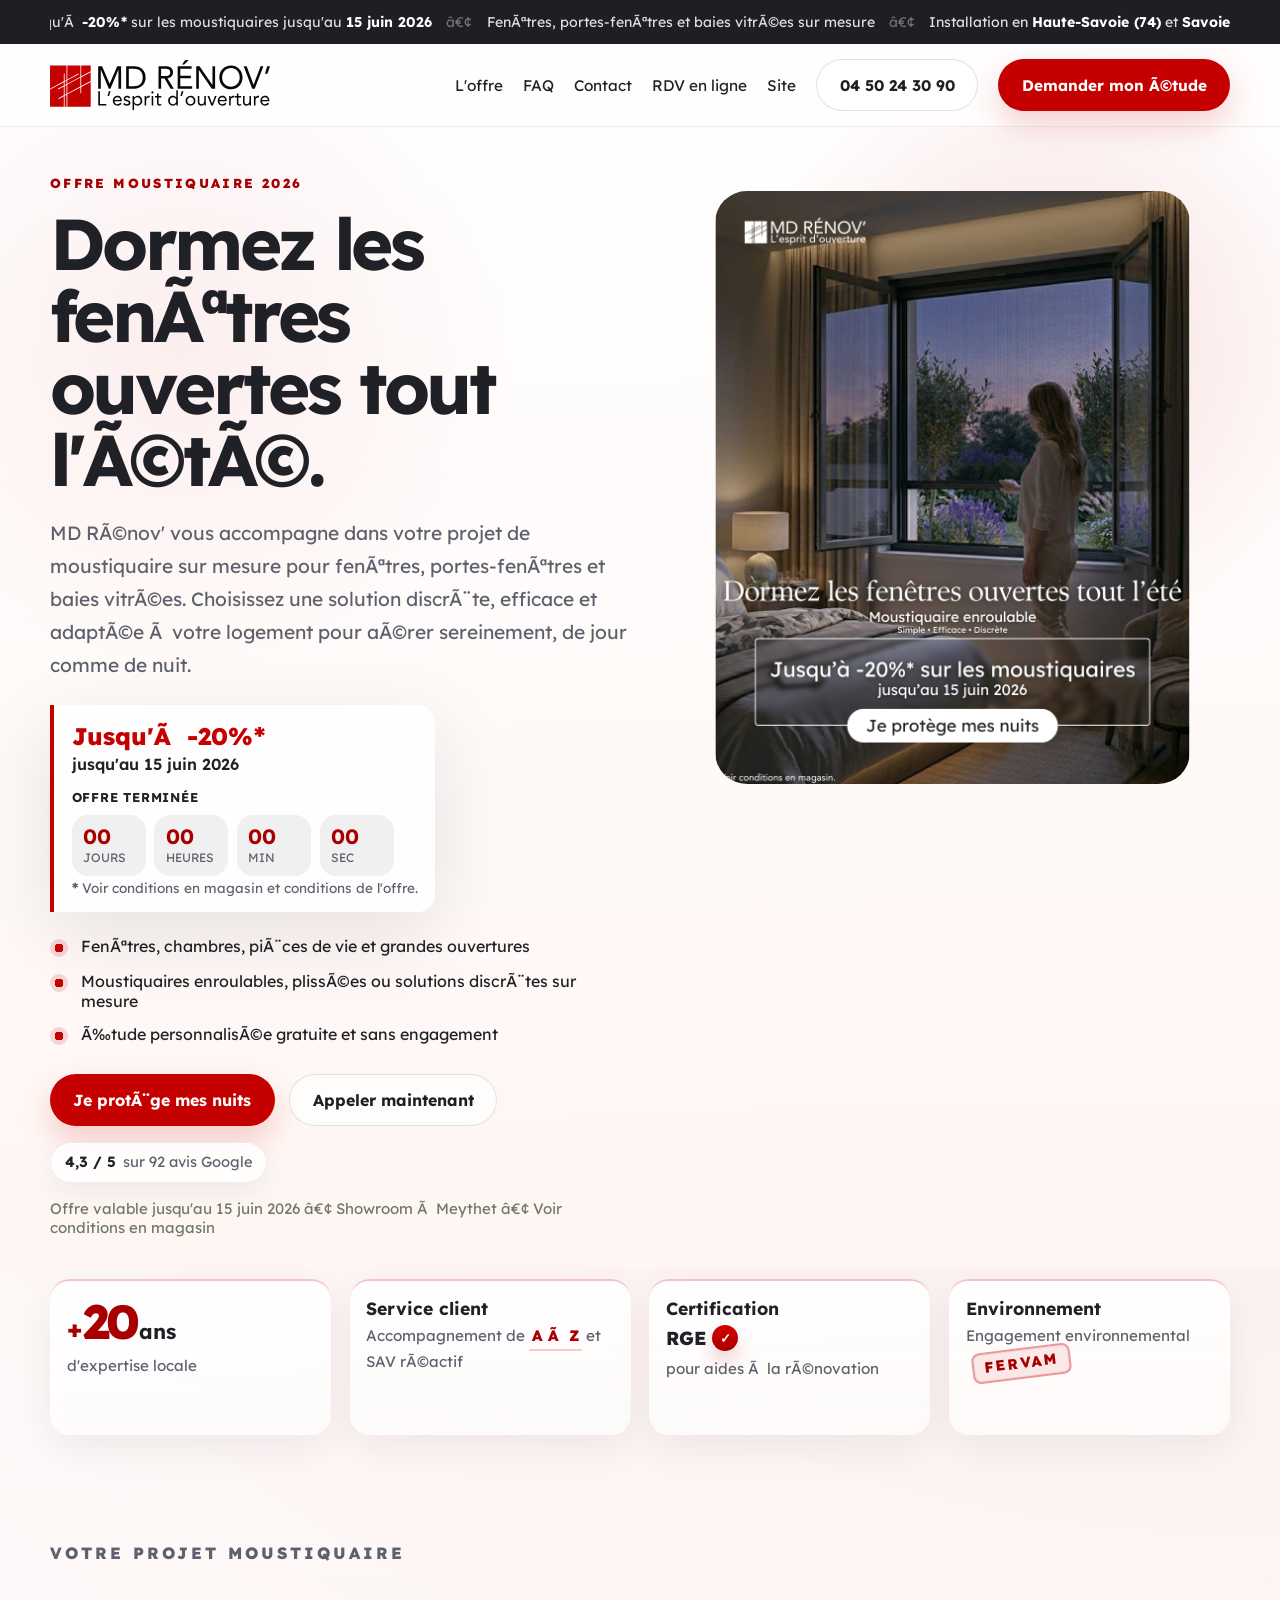
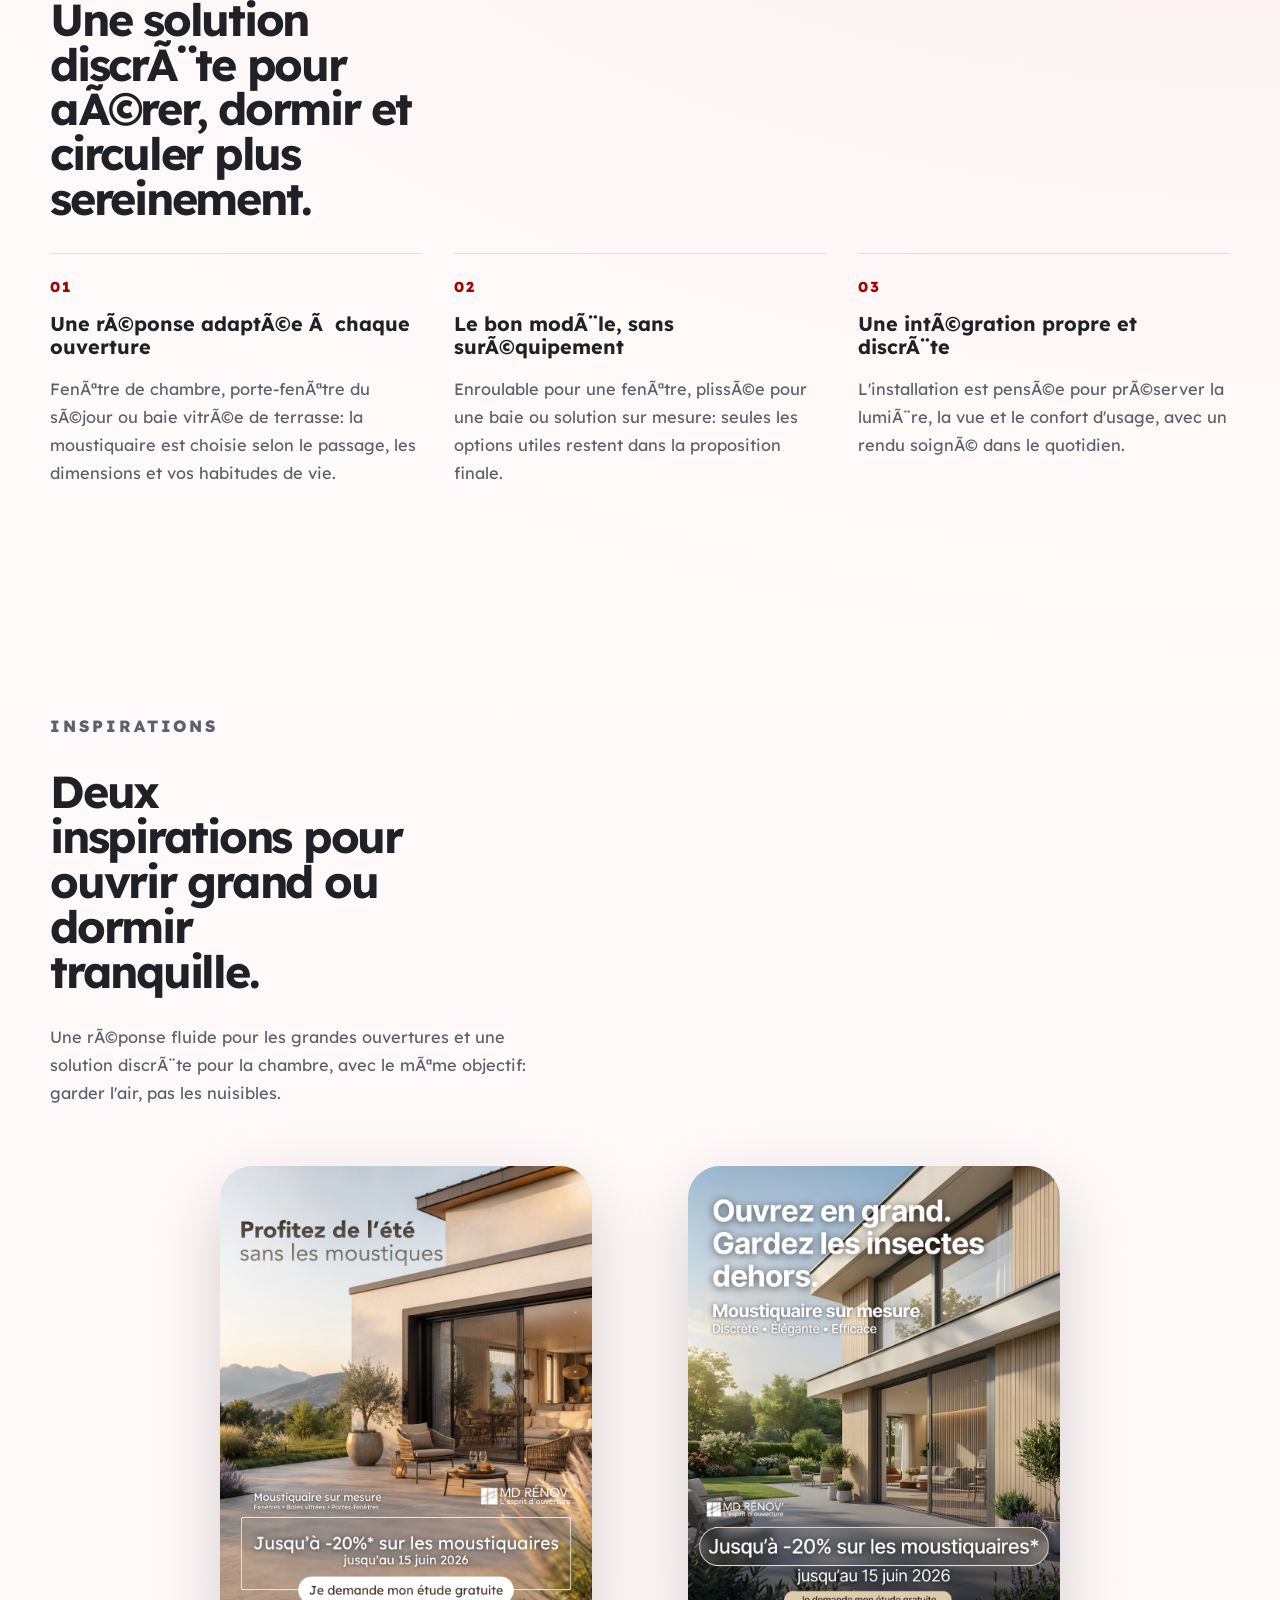
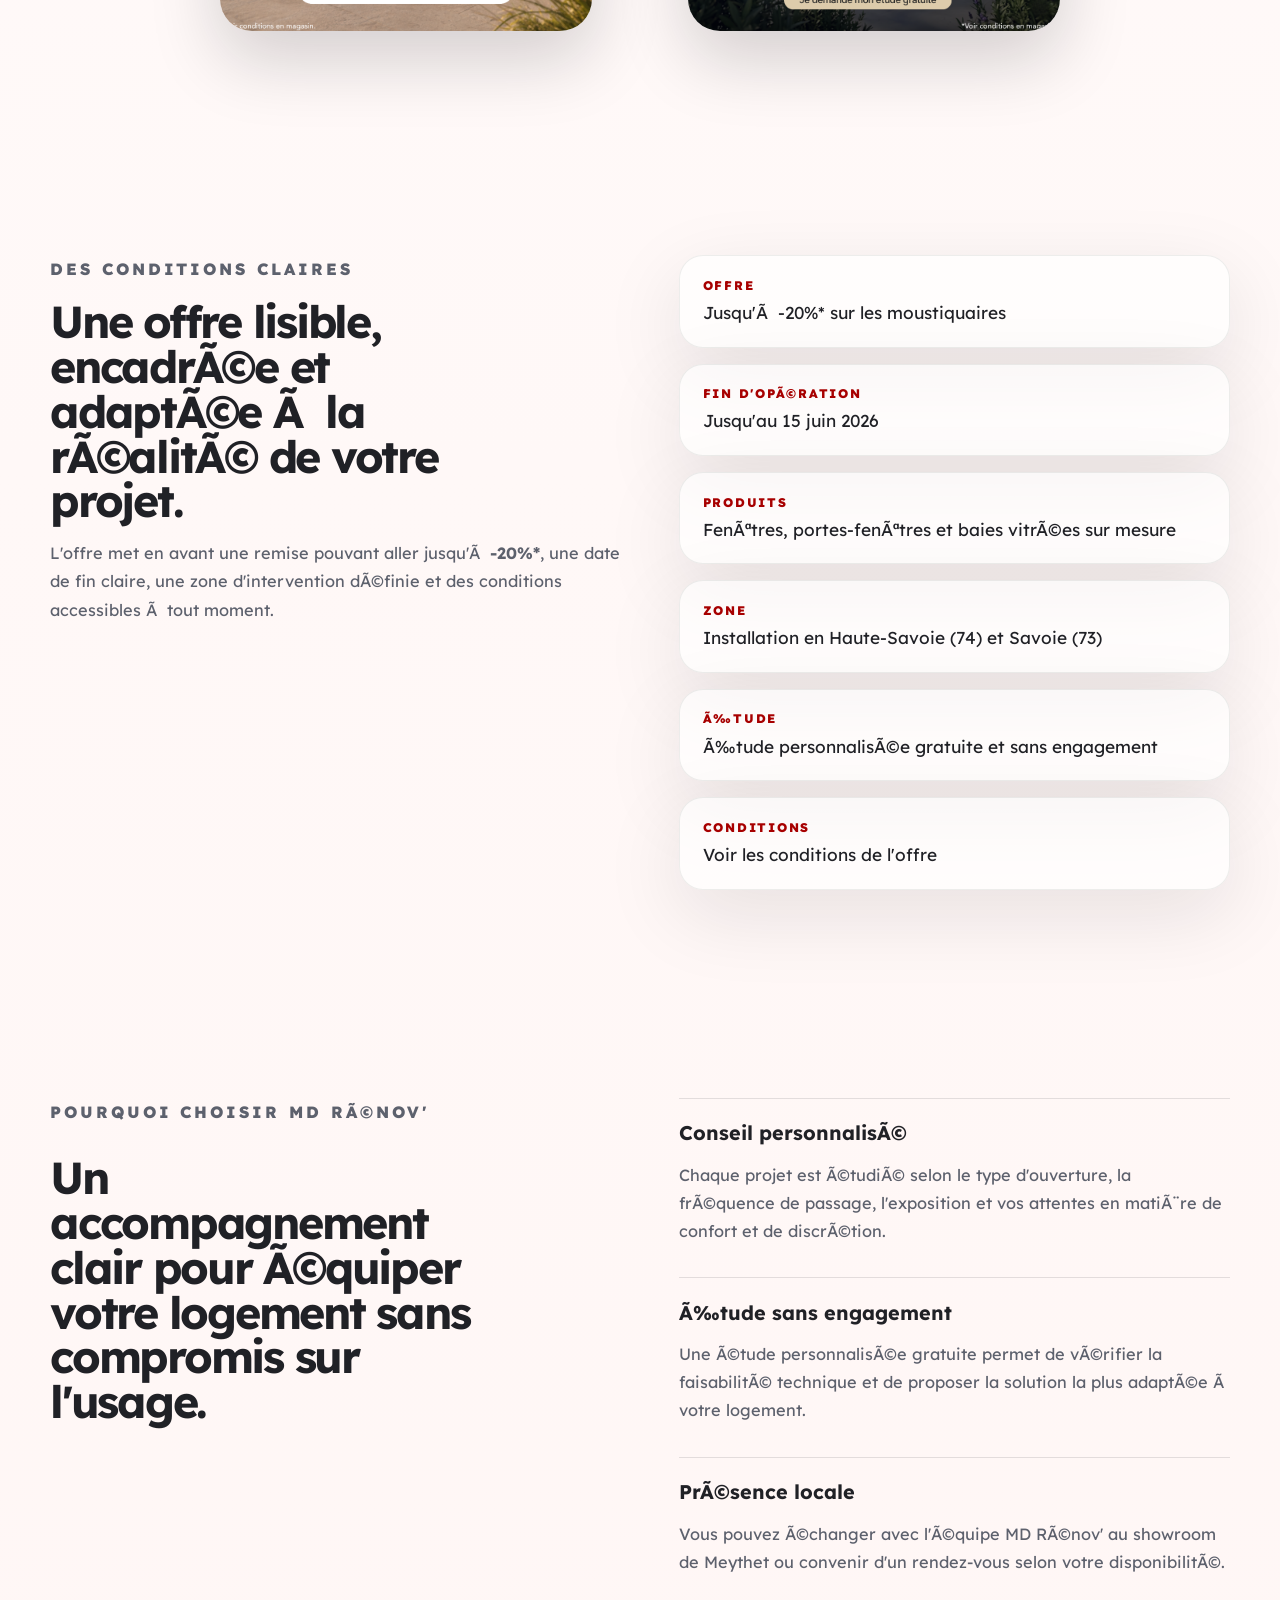
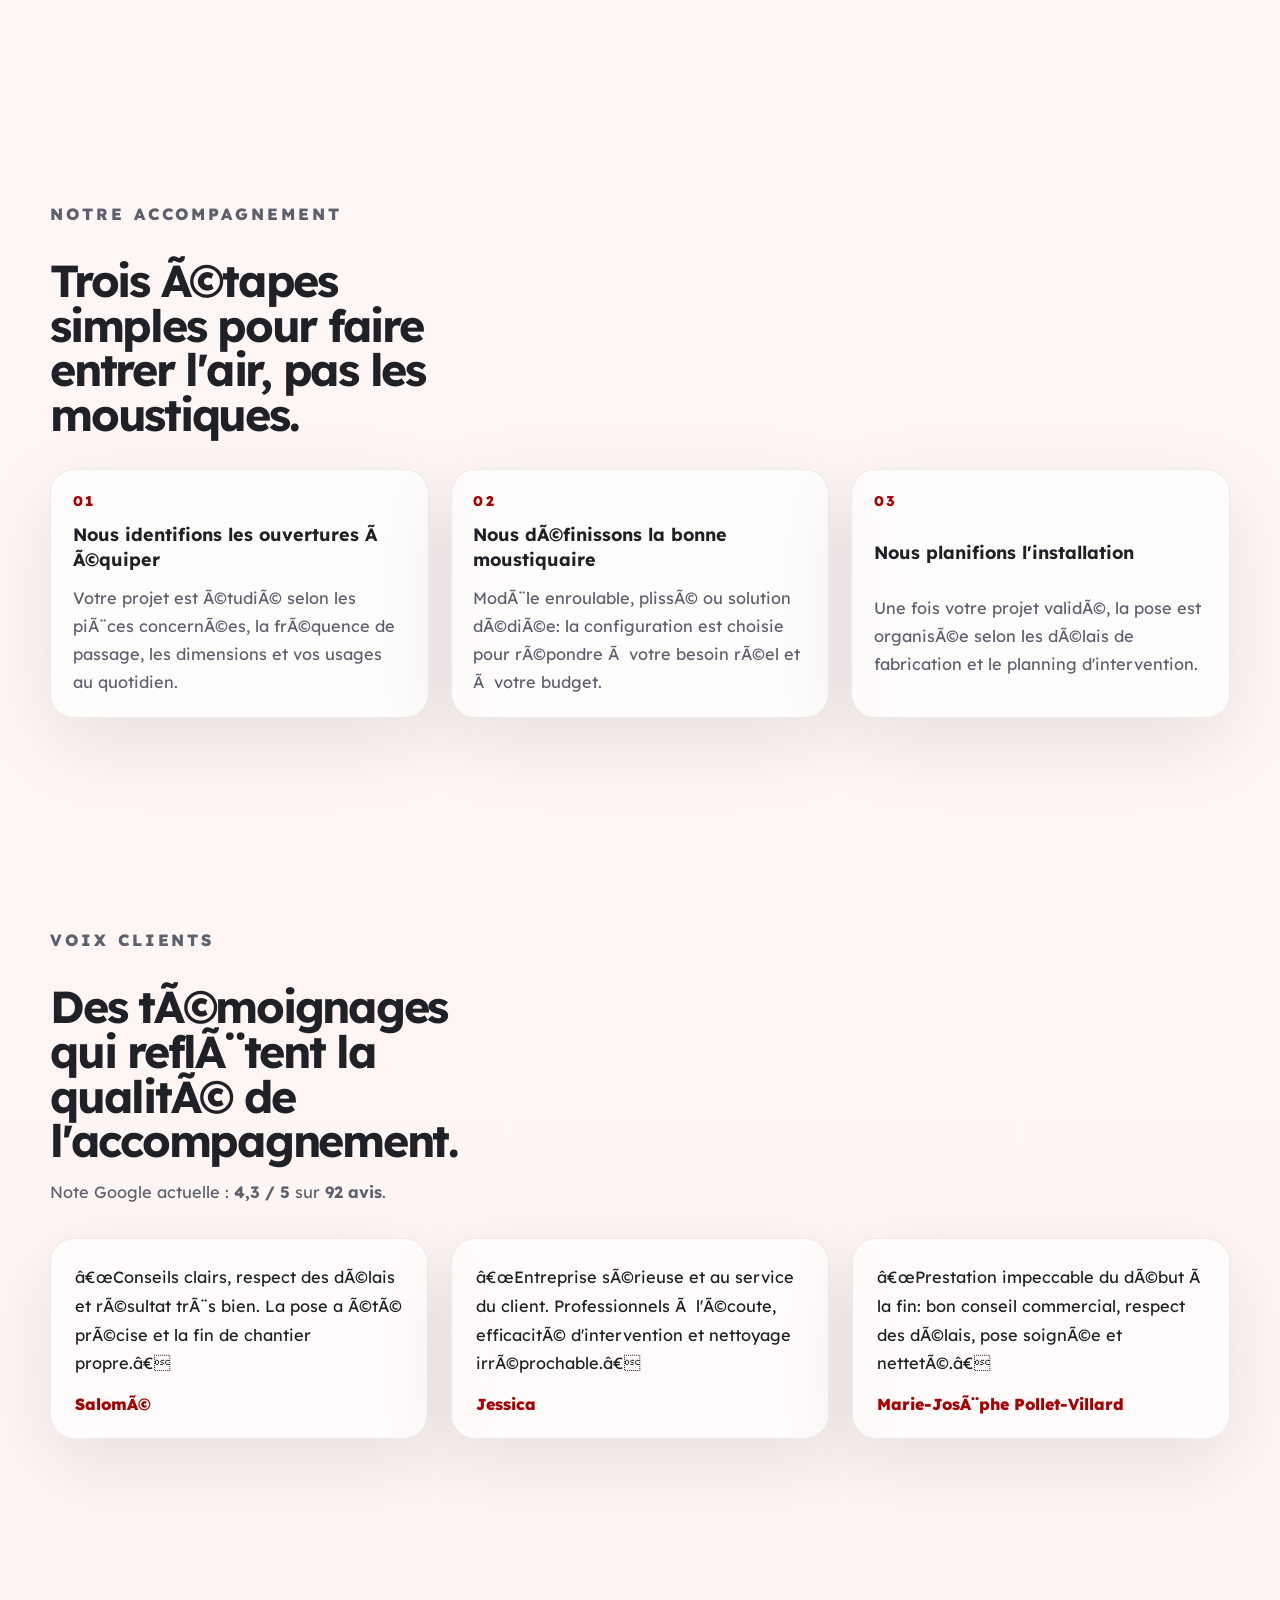
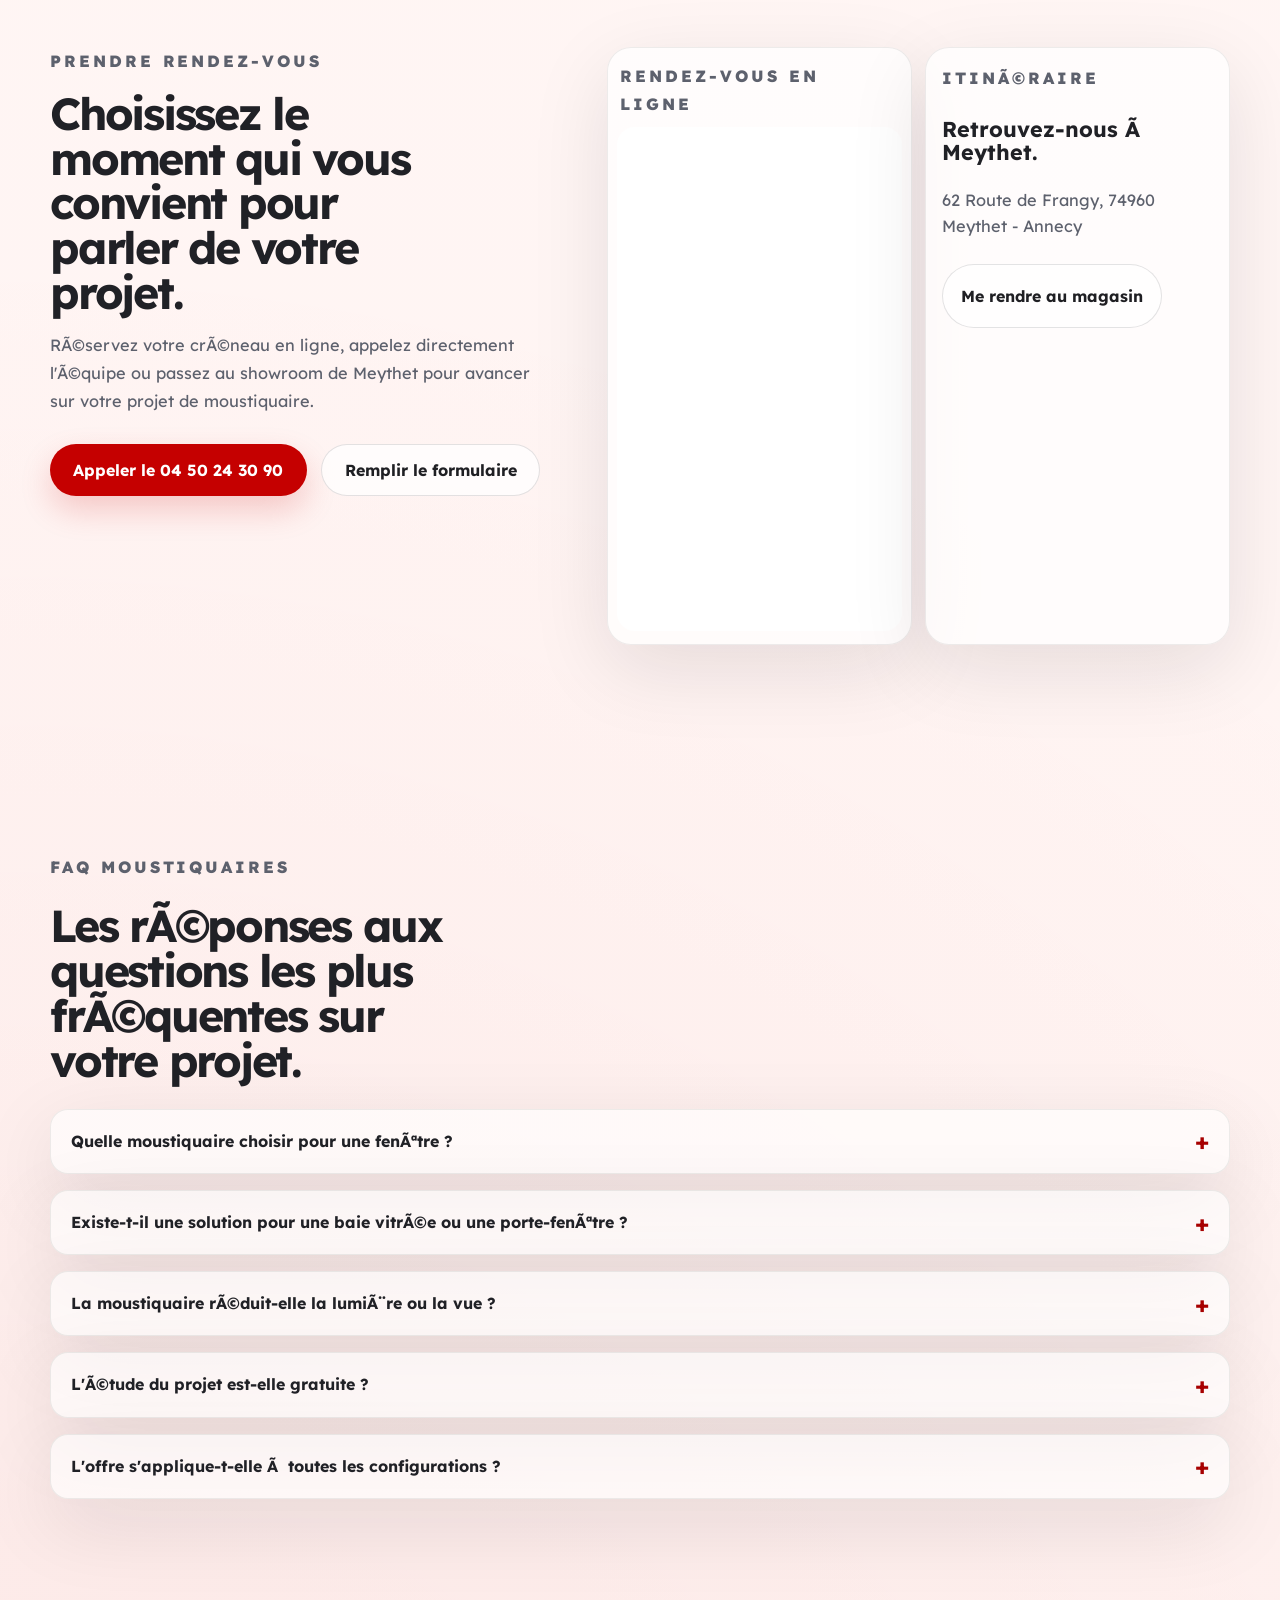
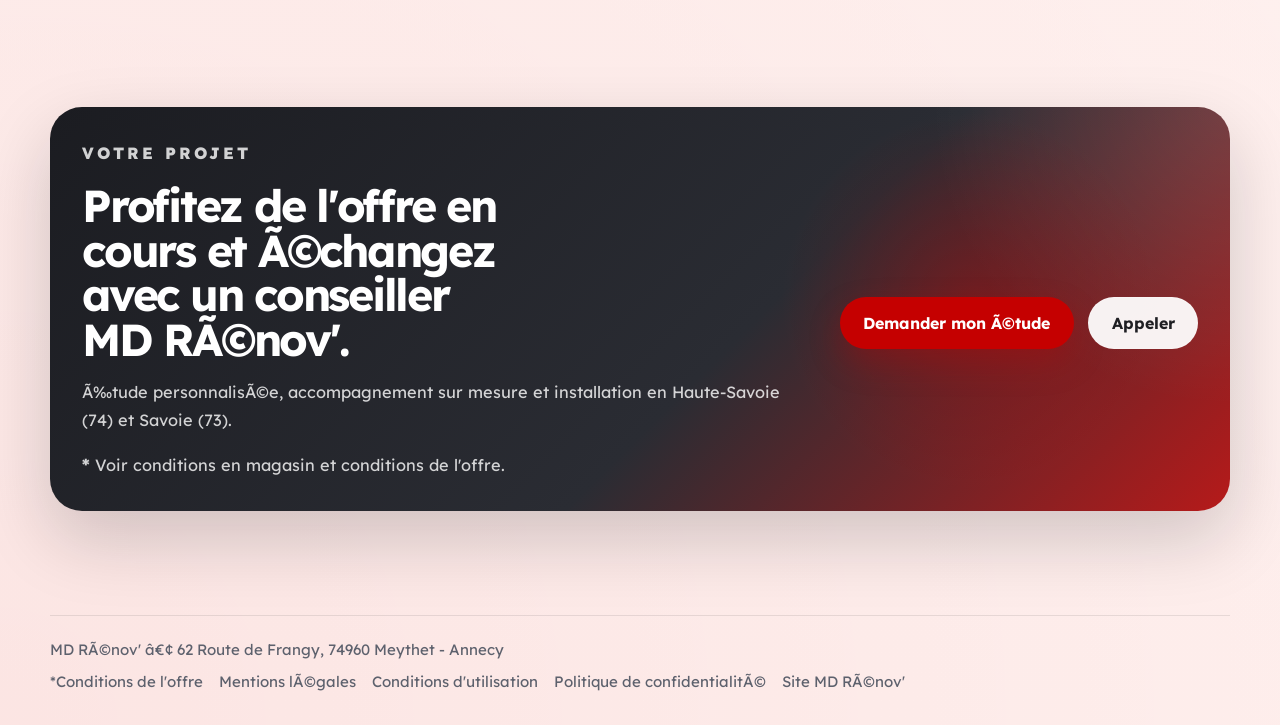
==== index.html @ fd5250b8 "Add moustiquaires landing page" ====
﻿<!DOCTYPE html>
<html lang="fr">
  <head>
    <meta charset="utf-8" />
    <meta name="viewport" content="width=device-width, initial-scale=1" />
    <title>Moustiquaires Ã  Annecy et en Savoie | Jusqu'Ã  -20%* | MD RÃ©nov'</title>
    <meta
      name="description"
      content="Jusqu'Ã  -20%* sur les moustiquaires jusqu'au 15 juin 2026. Ã‰tude personnalisÃ©e, pose sur mesure et accompagnement MD RÃ©nov' en Haute-Savoie (74) et Savoie (73)."
    />
    <meta
      name="keywords"
      content="moustiquaire Annecy, moustiquaire Haute-Savoie, moustiquaire Savoie, moustiquaire enroulable, moustiquaire plissÃ©e, moustiquaire sur mesure, MD Renov Annecy"
    />
    <meta name="author" content="MD RÃ©nov'" />
    <meta name="theme-color" content="#c50000" />
    <meta name="robots" content="index,follow,max-image-preview:large" />
    <link rel="canonical" href="https://md-renov-annecy-moustiquaires.vercel.app/" />
    <meta property="og:locale" content="fr_FR" />
    <meta property="og:type" content="website" />
    <meta
      property="og:title"
      content="Moustiquaires Ã  Annecy et en Savoie | Jusqu'Ã  -20%* | MD RÃ©nov'"
    />
    <meta
      property="og:description"
      content="Jusqu'Ã  -20%* sur les moustiquaires jusqu'au 15 juin 2026. FenÃªtres, portes-fenÃªtres et baies vitrÃ©es Ã©quipÃ©es sur mesure avec MD RÃ©nov'."
    />
    <meta property="og:url" content="https://md-renov-annecy-moustiquaires.vercel.app/" />
    <meta
      property="og:image"
      content="https://md-renov-annecy-moustiquaires.vercel.app/6.png"
    />
    <meta name="twitter:card" content="summary_large_image" />
    <meta
      name="twitter:title"
      content="Moustiquaires Ã  Annecy et en Savoie | Jusqu'Ã  -20%* | MD RÃ©nov'"
    />
    <meta
      name="twitter:description"
      content="Dormez les fenÃªtres ouvertes tout l'Ã©tÃ© avec une moustiquaire sur mesure installÃ©e par MD RÃ©nov'."
    />
    <meta
      name="twitter:image"
      content="https://md-renov-annecy-moustiquaires.vercel.app/6.png"
    />
    <link rel="icon" type="image/svg+xml" href="./logo-mdr-site.svg" />
    <link rel="shortcut icon" href="./logo-mdr-site.svg" />
    <link rel="preconnect" href="https://fonts.googleapis.com" />
    <link rel="preconnect" href="https://fonts.gstatic.com" crossorigin />
    <link
      href="https://fonts.googleapis.com/css2?family=Lexend:wght@300;400;500;600;700;800&display=swap"
      rel="stylesheet"
    />
    <link rel="stylesheet" href="styles.css" />
    <script type="application/ld+json">
      {
        "@context": "https://schema.org",
        "@graph": [
          {
            "@type": "HomeAndConstructionBusiness",
            "@id": "https://md-renov-annecy-moustiquaires.vercel.app/#business",
            "name": "MD RÃ©nov' Annecy",
            "url": "https://md-renov-annecy-moustiquaires.vercel.app/",
            "telephone": "+33450243090",
            "aggregateRating": {
              "@type": "AggregateRating",
              "ratingValue": "4.3",
              "reviewCount": "92",
              "bestRating": "5"
            },
            "sameAs": [
              "https://www.mdrenov-menuiserie.com",
              "https://www.mdrenov-menuiserie.com/produits/moustiquaires",
              "https://www.mdrenov-menuiserie.com/contact"
            ],
            "address": {
              "@type": "PostalAddress",
              "streetAddress": "62 Route de Frangy",
              "postalCode": "74960",
              "addressLocality": "Meythet - Annecy",
              "addressCountry": "FR"
            },
            "areaServed": ["Haute-Savoie (74)", "Savoie (73)"]
          },
          {
            "@type": "WebPage",
            "@id": "https://md-renov-annecy-moustiquaires.vercel.app/#webpage",
            "url": "https://md-renov-annecy-moustiquaires.vercel.app/",
            "name": "Moustiquaires Ã  Annecy et en Savoie | Jusqu'Ã  -20%* | MD RÃ©nov'",
            "isPartOf": {
              "@id": "https://md-renov-annecy-moustiquaires.vercel.app/#business"
            },
            "inLanguage": "fr-FR"
          },
          {
            "@type": "Service",
            "@id": "https://md-renov-annecy-moustiquaires.vercel.app/#service",
            "serviceType": "Fourniture et pose de moustiquaires sur mesure",
            "provider": {
              "@id": "https://md-renov-annecy-moustiquaires.vercel.app/#business"
            },
            "areaServed": ["Haute-Savoie (74)", "Savoie (73)"],
            "offers": {
              "@type": "Offer",
              "availabilityEnds": "2026-06-15",
              "description": "Jusqu'Ã  -20% sur les moustiquaires jusqu'au 15 juin 2026. Voir conditions en magasin."
            }
          },
          {
            "@type": "ImageObject",
            "@id": "https://md-renov-annecy-moustiquaires.vercel.app/#primaryimage",
            "url": "https://md-renov-annecy-moustiquaires.vercel.app/6.png",
            "contentUrl": "https://md-renov-annecy-moustiquaires.vercel.app/6.png",
            "caption": "Moustiquaire enroulable sur mesure installÃ©e sur une fenÃªtre de chambre"
          },
          {
            "@type": "FAQPage",
            "@id": "https://md-renov-annecy-moustiquaires.vercel.app/#faq",
            "mainEntity": [
              {
                "@type": "Question",
                "name": "Quelle moustiquaire choisir pour une fenÃªtre ?",
                "acceptedAnswer": {
                  "@type": "Answer",
                  "text": "Le choix dÃ©pend des dimensions, de la frÃ©quence d'ouverture et du niveau de discrÃ©tion recherchÃ©. L'Ã©tude personnalisÃ©e permet de dÃ©finir la solution la plus adaptÃ©e Ã  votre fenÃªtre."
                }
              },
              {
                "@type": "Question",
                "name": "Existe-t-il une solution pour une baie vitrÃ©e ou une porte-fenÃªtre ?",
                "acceptedAnswer": {
                  "@type": "Answer",
                  "text": "Oui. Selon le passage attendu et la largeur Ã  couvrir, une moustiquaire plissÃ©e ou une solution sur mesure peut Ãªtre proposÃ©e pour conserver un usage fluide au quotidien."
                }
              },
              {
                "@type": "Question",
                "name": "La moustiquaire rÃ©duit-elle la lumiÃ¨re ou la vue ?",
                "acceptedAnswer": {
                  "@type": "Answer",
                  "text": "Les modÃ¨les sont pensÃ©s pour rester discrets et prÃ©server le confort visuel. La solution retenue dÃ©pend du type d'ouverture et du rendu souhaitÃ©."
                }
              },
              {
                "@type": "Question",
                "name": "L'Ã©tude du projet est-elle gratuite ?",
                "acceptedAnswer": {
                  "@type": "Answer",
                  "text": "Oui. Une Ã©tude personnalisÃ©e gratuite et sans engagement permet d'analyser la faisabilitÃ© technique, les ouvertures Ã  Ã©quiper et la solution la plus adaptÃ©e Ã  votre habitation."
                }
              },
              {
                "@type": "Question",
                "name": "L'offre s'applique-t-elle Ã  toutes les configurations ?",
                "acceptedAnswer": {
                  "@type": "Answer",
                  "text": "La remise peut aller jusqu'Ã  -20 % selon le type d'ouverture, les dimensions, la configuration du projet, le modÃ¨le choisi, les options et les contraintes techniques d'installation. Toutes les configurations ne sont donc pas nÃ©cessairement Ã©ligibles Ã  la remise maximale."
                }
              }
            ]
          }
        ]
      }
    </script>
  </head>
  <body>
    <a class="skip-link" href="#contenu">Aller au contenu</a>

    <div class="offer-bar">
      <div class="container offer-bar__viewport">
        <div class="offer-bar__row">
          <span class="offer-bar__item">
            Jusqu'Ã 
            <strong
              >-20%<a
                class="offer-asterisk"
                href="#conditions-offre-footer"
                aria-label="Voir les conditions de l'offre"
                >*</a
              ></strong
            >
            sur les moustiquaires jusqu'au <strong>15 juin 2026</strong>
          </span>
          <span class="offer-bar__dot" aria-hidden="true">â€¢</span>
          <span class="offer-bar__item">FenÃªtres, portes-fenÃªtres et baies vitrÃ©es sur mesure</span>
          <span class="offer-bar__dot" aria-hidden="true">â€¢</span>
          <span class="offer-bar__item"
            >Installation en <strong>Haute-Savoie (74)</strong> et
            <strong>Savoie (73)</strong></span
          >
        </div>
        <div class="offer-bar__row offer-bar__row--clone" aria-hidden="true">
          <span class="offer-bar__item">
            Jusqu'Ã 
            <strong
              >-20%<a
                class="offer-asterisk"
                href="#conditions-offre-footer"
                tabindex="-1"
                aria-label="Voir les conditions de l'offre"
                >*</a
              ></strong
            >
            sur les moustiquaires jusqu'au <strong>15 juin 2026</strong>
          </span>
          <span class="offer-bar__dot" aria-hidden="true">â€¢</span>
          <span class="offer-bar__item">FenÃªtres, portes-fenÃªtres et baies vitrÃ©es sur mesure</span>
          <span class="offer-bar__dot" aria-hidden="true">â€¢</span>
          <span class="offer-bar__item"
            >Installation en <strong>Haute-Savoie (74)</strong> et
            <strong>Savoie (73)</strong></span
          >
        </div>
      </div>
    </div>

    <header class="site-header" id="top">
      <div class="container header-row">
        <a class="brand" href="#top" aria-label="Retour en haut">
          <img src="./logo-mdr-site.svg" alt="Logo MD RÃ©nov'" width="241" height="54" />
        </a>

        <nav class="nav" aria-label="Navigation principale">
          <a href="#offre">L'offre</a>
          <a href="#faq">FAQ</a>
          <a href="#contact">Contact</a>
          <a href="#agendize">RDV en ligne</a>
          <a href="https://www.mdrenov-menuiserie.com" target="_blank" rel="noopener noreferrer">Site</a>
          <a class="button button--ghost" href="tel:+33450243090">04 50 24 30 90</a>
          <a class="button button--primary" href="#agendize">Demander mon Ã©tude</a>
        </nav>
      </div>
    </header>

    <main id="contenu">
      <section class="hero">
        <div class="hero-backdrop" aria-hidden="true"></div>
        <div class="container hero-grid">
          <div class="hero-copy reveal">
            <p class="eyebrow">Offre moustiquaire 2026</p>
            <h1>Dormez les fenÃªtres ouvertes tout l'Ã©tÃ©.</h1>
            <p class="hero-lead">
              MD RÃ©nov' vous accompagne dans votre projet de moustiquaire sur mesure
              pour fenÃªtres, portes-fenÃªtres et baies vitrÃ©es. Choisissez une solution
              discrÃ¨te, efficace et adaptÃ©e Ã  votre logement pour aÃ©rer sereinement,
              de jour comme de nuit.
            </p>
            <div class="offer-box">
              <p class="offer-box__value">
                Jusqu'Ã  -20%<a
                  class="offer-asterisk"
                  href="#conditions-offre-footer"
                  aria-label="Voir les conditions de l'offre"
                  >*</a
                >
              </p>
              <p class="offer-box__date">jusqu'au 15 juin 2026</p>
              <div
                class="countdown"
                data-countdown="2026-06-15T23:59:59+02:00"
                aria-label="Temps restant avant la fin de l'offre"
              >
                <p class="countdown__label">Fin de l'offre dans</p>
                <div class="countdown__grid">
                  <div class="countdown__item">
                    <strong data-countdown-unit="days">00</strong>
                    <span>jours</span>
                  </div>
                  <div class="countdown__item">
                    <strong data-countdown-unit="hours">00</strong>
                    <span>heures</span>
                  </div>
                  <div class="countdown__item">
                    <strong data-countdown-unit="minutes">00</strong>
                    <span>min</span>
                  </div>
                  <div class="countdown__item">
                    <strong data-countdown-unit="seconds">00</strong>
                    <span>sec</span>
                  </div>
                </div>
              </div>
              <p class="offer-box__legal">
                <a class="offer-asterisk-inline" href="#conditions-offre-footer">*</a>
                Voir conditions en magasin et
                <a href="/conditions-offre">conditions de l'offre</a>.
              </p>
            </div>
            <ul class="hero-points">
              <li>FenÃªtres, chambres, piÃ¨ces de vie et grandes ouvertures</li>
              <li>Moustiquaires enroulables, plissÃ©es ou solutions discrÃ¨tes sur mesure</li>
              <li>Ã‰tude personnalisÃ©e gratuite et sans engagement</li>
            </ul>
            <div class="hero-actions">
              <a class="button button--primary" href="#agendize">Je protÃ¨ge mes nuits</a>
              <a class="button button--ghost" href="tel:+33450243090">Appeler maintenant</a>
            </div>
            <p class="hero-proof hero-proof--plain-mobile">
              <strong>4,3 / 5</strong>
              <span>sur 92 avis Google</span>
            </p>
            <p class="microcopy">
              Offre valable jusqu'au 15 juin 2026 â€¢ Showroom Ã  Meythet â€¢ Voir
              conditions en magasin
            </p>
          </div>

          <div class="hero-media reveal">
            <figure class="media-card media-card--hero media-card--plain">
              <img
                src="./6.png"
                alt="Chambre ouverte sur le jardin avec moustiquaire enroulable au crÃ©puscule"
                width="960"
                height="1200"
                fetchpriority="high"
              />
            </figure>
          </div>
        </div>
      </section>

      <section class="trust-strip">
        <div class="container trust-grid">
          <article class="trust-item trust-item--count reveal">
            <div class="trust-item__visual trust-counter" aria-hidden="true">
              <span class="trust-counter__plus">+</span>
              <strong class="trust-counter__value" data-countup="20">0</strong>
              <span class="trust-counter__label">ans</span>
            </div>
            <p class="trust-item__text">d'expertise locale</p>
          </article>
          <article class="trust-item trust-item--service reveal">
            <p class="trust-item__title">Service client</p>
            <p class="trust-item__text">
              Accompagnement de
              <span class="az-inline" aria-label="A Ã  Z">A Ã  Z</span>
              et SAV rÃ©actif
            </p>
          </article>
          <article class="trust-item trust-item--badge reveal">
            <p class="trust-item__title">Certification</p>
            <p class="trust-item__subline trust-item__subline--rge">
              <span>RGE</span>
              <span class="trust-badge trust-badge--inline" aria-hidden="true">
                <span class="trust-badge__check">&#10003;</span>
              </span>
            </p>
            <p class="trust-item__text">pour aides Ã  la rÃ©novation</p>
          </article>
          <article class="trust-item trust-item--stamp reveal">
            <p class="trust-item__title">Environnement</p>
            <p class="trust-item__text">
              Engagement environnemental
              <span class="fervam-inline">FERVAM</span>
            </p>
          </article>
        </div>
      </section>

      <section class="section" id="offre">
        <div class="container">
          <div class="section-intro reveal">
            <p class="eyebrow">Votre projet moustiquaire</p>
            <h2>Une solution discrÃ¨te pour aÃ©rer, dormir et circuler plus sereinement.</h2>
          </div>
          <div class="offer-layout">
            <article class="offer-block reveal">
              <span class="step">01</span>
              <h3>Une rÃ©ponse adaptÃ©e Ã  chaque ouverture</h3>
              <p>
                FenÃªtre de chambre, porte-fenÃªtre du sÃ©jour ou baie vitrÃ©e de terrasse:
                la moustiquaire est choisie selon le passage, les dimensions et vos habitudes
                de vie.
              </p>
            </article>
            <article class="offer-block reveal">
              <span class="step">02</span>
              <h3>Le bon modÃ¨le, sans surÃ©quipement</h3>
              <p>
                Enroulable pour une fenÃªtre, plissÃ©e pour une baie ou solution sur mesure:
                seules les options utiles restent dans la proposition finale.
              </p>
            </article>
            <article class="offer-block reveal">
              <span class="step">03</span>
              <h3>Une intÃ©gration propre et discrÃ¨te</h3>
              <p>
                L'installation est pensÃ©e pour prÃ©server la lumiÃ¨re, la vue et le confort
                d'usage, avec un rendu soignÃ© dans le quotidien.
              </p>
            </article>
          </div>
        </div>
      </section>

      <section class="section section--gallery">
        <div class="container">
          <div class="section-intro reveal">
            <p class="eyebrow">Inspirations</p>
            <h2>Deux inspirations pour ouvrir grand ou dormir tranquille.</h2>
            <p>
              Une rÃ©ponse fluide pour les grandes ouvertures et une solution discrÃ¨te pour la
              chambre, avec le mÃªme objectif: garder l'air, pas les nuisibles.
            </p>
          </div>
          <div class="campaign-grid reveal">
            <figure class="media-card campaign-card">
              <img
                src="./4.png"
                alt="Moustiquaire plissÃ©e installÃ©e sur une baie vitrÃ©e"
                width="960"
                height="1200"
                loading="lazy"
              />
            </figure>
            <figure class="media-card campaign-card">
              <img
                src="./3.png"
                alt="Grande baie vitrÃ©e Ã©quipÃ©e d'une moustiquaire sur mesure"
                width="960"
                height="1200"
                loading="lazy"
              />
            </figure>
          </div>
        </div>
      </section>

      <section class="section section--split">
        <div class="container split-grid">
          <div class="split-copy reveal">
            <p class="eyebrow">Des conditions claires</p>
            <h2>Une offre lisible, encadrÃ©e et adaptÃ©e Ã  la rÃ©alitÃ© de votre projet.</h2>
            <p>
              L'offre met en avant une remise pouvant aller jusqu'Ã 
              <strong>-20%*</strong>, une date de fin claire, une zone d'intervention
              dÃ©finie et des conditions accessibles Ã  tout moment.
            </p>
          </div>
          <dl class="specs-list reveal">
            <div><dt>Offre</dt><dd>Jusqu'Ã  -20%* sur les moustiquaires</dd></div>
            <div><dt>Fin d'opÃ©ration</dt><dd>Jusqu'au 15 juin 2026</dd></div>
            <div><dt>Produits</dt><dd>FenÃªtres, portes-fenÃªtres et baies vitrÃ©es sur mesure</dd></div>
            <div><dt>Zone</dt><dd>Installation en Haute-Savoie (74) et Savoie (73)</dd></div>
            <div><dt>Ã‰tude</dt><dd>Ã‰tude personnalisÃ©e gratuite et sans engagement</dd></div>
            <div><dt>Conditions</dt><dd><a href="/conditions-offre">Voir les conditions de l'offre</a></dd></div>
          </dl>
        </div>
      </section>

      <section class="section" id="reassurance">
        <div class="container proof-grid">
          <div class="section-intro reveal">
            <p class="eyebrow">Pourquoi choisir MD RÃ©nov'</p>
            <h2>Un accompagnement clair pour Ã©quiper votre logement sans compromis sur l'usage.</h2>
          </div>
          <div class="proof-points">
            <article class="proof-item reveal">
              <h3>Conseil personnalisÃ©</h3>
              <p>
                Chaque projet est Ã©tudiÃ© selon le type d'ouverture, la frÃ©quence de passage,
                l'exposition et vos attentes en matiÃ¨re de confort et de discrÃ©tion.
              </p>
            </article>
            <article class="proof-item reveal">
              <h3>Ã‰tude sans engagement</h3>
              <p>
                Une Ã©tude personnalisÃ©e gratuite permet de vÃ©rifier la faisabilitÃ© technique et
                de proposer la solution la plus adaptÃ©e Ã  votre logement.
              </p>
            </article>
            <article class="proof-item reveal">
              <h3>PrÃ©sence locale</h3>
              <p>
                Vous pouvez Ã©changer avec l'Ã©quipe MD RÃ©nov' au showroom de Meythet ou convenir
                d'un rendez-vous selon votre disponibilitÃ©.
              </p>
            </article>
          </div>
        </div>
      </section>

      <section class="section">
        <div class="container">
          <div class="section-intro reveal">
            <p class="eyebrow">Notre accompagnement</p>
            <h2>Trois Ã©tapes simples pour faire entrer l'air, pas les moustiques.</h2>
          </div>
          <ol class="journey-steps">
            <li class="reveal">
              <strong>Nous identifions les ouvertures Ã  Ã©quiper</strong>
              <span>Votre projet est Ã©tudiÃ© selon les piÃ¨ces concernÃ©es, la frÃ©quence de passage,
                les dimensions et vos usages au quotidien.</span>
            </li>
            <li class="reveal">
              <strong>Nous dÃ©finissons la bonne moustiquaire</strong>
              <span>ModÃ¨le enroulable, plissÃ© ou solution dÃ©diÃ©e: la configuration est choisie pour
                rÃ©pondre Ã  votre besoin rÃ©el et Ã  votre budget.</span>
            </li>
            <li class="reveal">
              <strong>Nous planifions l'installation</strong>
              <span>Une fois votre projet validÃ©, la pose est organisÃ©e selon les dÃ©lais de
                fabrication et le planning d'intervention.</span>
            </li>
          </ol>
        </div>
      </section>

      <section class="section">
        <div class="container">
          <div class="section-intro reveal">
            <p class="eyebrow">Voix clients</p>
            <h2>Des tÃ©moignages qui reflÃ¨tent la qualitÃ© de l'accompagnement.</h2>
            <p class="section-note">Note Google actuelle : <strong>4,3 / 5</strong> sur <strong>92 avis</strong>.</p>
          </div>
          <div class="review-list">
            <blockquote class="review reveal">
              <p>â€œConseils clairs, respect des dÃ©lais et rÃ©sultat trÃ¨s bien. La pose a Ã©tÃ© prÃ©cise et la fin de chantier propre.â€</p>
              <footer>SalomÃ©</footer>
            </blockquote>
            <blockquote class="review reveal">
              <p>â€œEntreprise sÃ©rieuse et au service du client. Professionnels Ã  l'Ã©coute, efficacitÃ© d'intervention et nettoyage irrÃ©prochable.â€</p>
              <footer>Jessica</footer>
            </blockquote>
            <blockquote class="review reveal">
              <p>â€œPrestation impeccable du dÃ©but Ã  la fin: bon conseil commercial, respect des dÃ©lais, pose soignÃ©e et nettetÃ©.â€</p>
              <footer>Marie-JosÃ¨phe Pollet-Villard</footer>
            </blockquote>
          </div>
        </div>
      </section>

      <section class="section section--split" id="rendezvous">
        <div class="container split-grid split-grid--contact">
          <div class="split-copy reveal">
            <p class="eyebrow">Prendre rendez-vous</p>
            <h2>Choisissez le moment qui vous convient pour parler de votre projet.</h2>
            <p>
              RÃ©servez votre crÃ©neau en ligne, appelez directement l'Ã©quipe ou passez au showroom
              de Meythet pour avancer sur votre projet de moustiquaire.
            </p>
            <div class="hero-actions">
              <a class="button button--primary" href="tel:+33450243090">Appeler le 04 50 24 30 90</a>
              <a
                class="button button--ghost"
                href="https://www.mdrenov-menuiserie.com/contact#Contact-Form"
                target="_blank"
                rel="noopener noreferrer"
              >
                Remplir le formulaire
              </a>
            </div>
          </div>
          <div class="contact-stack" id="contact">
            <div class="widget-shell reveal" id="agendize">
              <div class="contact-card__copy">
                <p class="eyebrow">Rendez-vous en ligne</p>
              </div>
              <iframe
                class="agendize-frame"
                src="https://france.agendize.com/web/widget/?c=MDRENOV_Annecy&amp;cs=false&amp;lang=fr&amp;source=web"
                title="Prendre rendez-vous en ligne avec MD RÃ©nov'"
                loading="lazy"
              ></iframe>
            </div>
            <div class="map-card reveal">
              <div class="map-card__copy">
                <p class="eyebrow">ItinÃ©raire</p>
                <h3>Retrouvez-nous Ã  Meythet.</h3>
                <p>62 Route de Frangy, 74960 Meythet - Annecy</p>
                <a
                  class="button button--ghost map-card__button"
                  href="https://www.google.com/maps/dir/?api=1&amp;destination=MD%20R%C3%A9nov%2062%20Route%20de%20Frangy%2074960%20Meythet%20Annecy"
                  target="_blank"
                  rel="noopener noreferrer"
                >
                  Me rendre au magasin
                </a>
              </div>
              <div class="map-embed">
                <iframe
                  src="https://www.google.com/maps/embed?pb=!1m18!1m12!1m3!1d2775.3961904452512!2d6.086838576523987!3d45.92338077108507!2m3!1f0!2f0!3f0!3m2!1i1024!2i768!4f13.1!3m3!1m2!1s0x478b850529d1b97f%3A0x77434beec9374a97!2sMD%20R%C3%A9nov&#39;!5e0!3m2!1sfr!2sfr!4v1776953611642!5m2!1sfr!2sfr"
                  title="Plan du showroom MD RÃ©nov' Ã  Meythet"
                  loading="lazy"
                  referrerpolicy="no-referrer-when-downgrade"
                  allowfullscreen
                ></iframe>
              </div>
            </div>
          </div>
        </div>
      </section>

      <section class="section" id="faq">
        <div class="container">
          <div class="section-intro reveal">
            <p class="eyebrow">FAQ moustiquaires</p>
            <h2>Les rÃ©ponses aux questions les plus frÃ©quentes sur votre projet.</h2>
          </div>
          <div class="faq-list">
            <details class="faq-item reveal">
              <summary>Quelle moustiquaire choisir pour une fenÃªtre ?</summary>
              <p>Le choix dÃ©pend des dimensions, de la frÃ©quence d'ouverture et du niveau de discrÃ©tion recherchÃ©. L'Ã©tude personnalisÃ©e permet de dÃ©finir la solution la plus adaptÃ©e Ã  votre fenÃªtre.</p>
            </details>
            <details class="faq-item reveal">
              <summary>Existe-t-il une solution pour une baie vitrÃ©e ou une porte-fenÃªtre ?</summary>
              <p>Oui. Selon le passage attendu et la largeur Ã  couvrir, une moustiquaire plissÃ©e ou une solution sur mesure peut Ãªtre proposÃ©e pour conserver un usage fluide au quotidien.</p>
            </details>
            <details class="faq-item reveal">
              <summary>La moustiquaire rÃ©duit-elle la lumiÃ¨re ou la vue ?</summary>
              <p>Les modÃ¨les sont pensÃ©s pour rester discrets et prÃ©server le confort visuel. La solution retenue dÃ©pend du type d'ouverture et du rendu souhaitÃ©.</p>
            </details>
            <details class="faq-item reveal">
              <summary>L'Ã©tude du projet est-elle gratuite ?</summary>
              <p>Oui. Une Ã©tude personnalisÃ©e gratuite et sans engagement permet d'analyser la faisabilitÃ© technique, les ouvertures Ã  Ã©quiper et la solution la plus adaptÃ©e Ã  votre habitation.</p>
            </details>
            <details class="faq-item reveal">
              <summary>L'offre s'applique-t-elle Ã  toutes les configurations ?</summary>
              <p>La remise peut aller jusqu'Ã  -20 % selon le type d'ouverture, les dimensions, la configuration du projet, le modÃ¨le choisi, les options et les contraintes techniques d'installation. Toutes les configurations ne sont donc pas nÃ©cessairement Ã©ligibles Ã  la remise maximale.</p>
            </details>
          </div>
        </div>
      </section>

      <section class="section">
        <div class="container cta-box reveal">
          <div>
            <p class="eyebrow">Votre projet</p>
            <h2>Profitez de l'offre en cours et Ã©changez avec un conseiller MD RÃ©nov'.</h2>
            <p>Ã‰tude personnalisÃ©e, accompagnement sur mesure et installation en Haute-Savoie (74) et Savoie (73).</p>
            <p class="cta-legal">
              <a class="offer-asterisk-inline" href="#conditions-offre-footer">*</a>
              Voir conditions en magasin et
              <a href="/conditions-offre">conditions de l'offre</a>.
            </p>
          </div>
          <div class="cta-actions">
            <a class="button button--primary" href="#agendize">Demander mon Ã©tude</a>
            <a class="button button--ghost" href="tel:+33450243090">Appeler</a>
          </div>
        </div>
      </section>

      <footer class="site-footer">
        <div class="container site-footer__row">
          <p>MD RÃ©nov' â€¢ 62 Route de Frangy, 74960 Meythet - Annecy</p>
          <div class="site-footer__links">
            <a id="conditions-offre-footer" href="/conditions-offre">*Conditions de l'offre</a>
            <a href="/mentions-legales">Mentions lÃ©gales</a>
            <a href="/conditions-utilisation">Conditions d'utilisation</a>
            <a href="/politique-confidentialite">Politique de confidentialitÃ©</a>
            <a href="https://www.mdrenov-menuiserie.com" target="_blank" rel="noopener noreferrer">
              Site MD RÃ©nov'
            </a>
          </div>
        </div>
      </footer>
    </main>

    <div class="mobile-bar">
      <a href="#agendize">Prendre RDV</a>
      <a href="tel:+33450243090">Appeler</a>
    </div>

    <script src="script.js"></script>
  </body>
</html>
---- styles.css ----
:root {
  --pine: #1f1f23;
  --pine-deep: #121317;
  --sand: #f7f7f8;
  --sand-strong: #ececef;
  --sand-line: rgba(31, 31, 35, 0.12);
  --terracotta: #c50000;
  --terracotta-deep: #a70000;
  --ink: #202126;
  --muted: #5d616d;
  --white: #fff;
  --shadow-soft: 0 24px 80px rgba(19, 20, 28, 0.1);
  --shadow-strong: 0 28px 70px rgba(12, 14, 20, 0.18);
  --radius-xl: 32px;
  --radius-lg: 24px;
  --radius-md: 18px;
  --container: 1180px;
}

*,
*::before,
*::after {
  box-sizing: border-box;
}

html {
  scroll-behavior: smooth;
}

body {
  margin: 0;
  min-width: 320px;
  font-family: "Lexend", sans-serif;
  color: var(--ink);
  background:
    radial-gradient(circle at top right, rgba(197, 0, 0, 0.1), transparent 26%),
    radial-gradient(circle at bottom left, rgba(197, 0, 0, 0.06), transparent 24%),
    linear-gradient(180deg, #ffffff 0%, #fff8f7 42%, #fff3f1 100%);
}

a {
  color: inherit;
  text-decoration: none;
}

.container {
  width: min(calc(100% - 2rem), var(--container));
  margin: 0 auto;
}

.skip-link {
  position: fixed;
  top: 1rem;
  left: 1rem;
  z-index: 50;
  padding: 0.85rem 1rem;
  border-radius: 999px;
  color: var(--white);
  background: var(--pine);
  transform: translateY(-180%);
  transition: transform 160ms ease;
}

.skip-link:focus {
  transform: translateY(0);
}

.offer-bar {
  background: #1f1f23;
  color: rgba(255, 255, 255, 0.86);
}

.offer-bar__viewport {
  display: flex;
  align-items: center;
  justify-content: center;
  gap: 2rem;
  overflow: hidden;
}

.offer-bar__row {
  display: flex;
  flex-wrap: nowrap;
  gap: 0.9rem;
  align-items: center;
  justify-content: flex-start;
  min-height: 44px;
  padding: 0.45rem 0;
  font-size: 0.88rem;
  line-height: 1.35;
  flex: 0 0 auto;
  min-width: max-content;
}

.offer-bar__item,
.offer-bar__dot {
  white-space: nowrap;
}

.offer-bar__dot {
  opacity: 0.42;
}

.offer-asterisk,
.offer-asterisk-inline {
  color: inherit;
  text-decoration: none;
}

.offer-asterisk {
  margin-left: 1px;
}

.offer-asterisk-inline {
  font-weight: 800;
}

.offer-bar strong {
  color: var(--white);
}

.offer-bar__row--clone {
  display: none;
}

.site-header {
  position: sticky;
  top: 0;
  z-index: 30;
  backdrop-filter: blur(18px);
  background: rgba(255, 255, 255, 0.88);
  border-bottom: 1px solid rgba(31, 31, 35, 0.08);
}

.header-row {
  display: flex;
  align-items: center;
  justify-content: space-between;
  gap: 1rem;
  min-height: 82px;
}

.brand {
  display: inline-flex;
  align-items: center;
  max-width: 220px;
}

.brand img {
  width: 100%;
  height: auto;
  display: block;
}

.nav {
  display: flex;
  align-items: center;
  gap: 1.25rem;
  font-size: 0.96rem;
}

.button {
  display: inline-flex;
  align-items: center;
  justify-content: center;
  min-height: 52px;
  padding: 0.95rem 1.4rem;
  border: 1px solid transparent;
  border-radius: 999px;
  font-weight: 700;
  transition:
    transform 180ms ease,
    box-shadow 180ms ease,
    border-color 180ms ease,
    background-color 180ms ease;
}

.button:hover,
.button:focus-visible {
  transform: translateY(-2px);
}

.button--primary {
  color: var(--white);
  background: var(--terracotta);
  box-shadow: 0 14px 32px rgba(197, 0, 0, 0.18);
}

.button--ghost {
  color: var(--pine);
  background: rgba(255, 255, 255, 0.72);
  border-color: rgba(31, 31, 35, 0.12);
}

.hero {
  position: relative;
  overflow: clip;
  padding: 3rem 0 2rem;
}

.hero-backdrop {
  position: absolute;
  inset: 0;
  background:
    radial-gradient(circle at 82% 18%, rgba(197, 0, 0, 0.12), transparent 22%),
    radial-gradient(circle at 14% 18%, rgba(197, 0, 0, 0.06), transparent 24%),
    linear-gradient(180deg, rgba(255, 255, 255, 0.98), rgba(255, 246, 243, 0.95));
}

.hero-grid {
  position: relative;
  z-index: 1;
  display: grid;
  grid-template-columns: minmax(0, 1.02fr) minmax(380px, 0.98fr);
  align-items: start;
  gap: 3rem;
  min-height: auto;
}

.eyebrow {
  margin: 0 0 1rem;
  color: var(--terracotta-deep);
  font-size: 0.82rem;
  font-weight: 800;
  letter-spacing: 0.18em;
  text-transform: uppercase;
}

h1,
h2 {
  margin: 0;
  font-family: "Lexend", sans-serif;
  font-weight: 700;
  line-height: 1;
  letter-spacing: -0.05em;
}

h1 {
  max-width: 12ch;
  font-size: clamp(2.4rem, 5.8vw, 4.5rem);
}

h2 {
  max-width: 14ch;
  font-size: clamp(1.95rem, 3.5vw, 3.5rem);
}

h3 {
  margin: 0;
  font-size: 1.24rem;
  line-height: 1.18;
}

.hero-lead,
.section p,
.faq-item p,
.journey-steps span {
  color: var(--muted);
  line-height: 1.72;
  font-size: 1.02rem;
}

.hero-lead {
  max-width: 56ch;
  margin: 1.4rem 0 0;
  font-size: clamp(1.05rem, 1.9vw, 1.2rem);
}

.offer-box {
  display: inline-grid;
  gap: 0.2rem;
  margin-top: 1.4rem;
  padding: 1rem 1.1rem;
  border-left: 4px solid var(--terracotta);
  border-radius: 0 18px 18px 0;
  background: rgba(255, 255, 255, 0.9);
  box-shadow: var(--shadow-soft);
}

.offer-box__value,
.offer-box__date,
.offer-box__legal {
  margin: 0;
}

.offer-box__value {
  color: var(--terracotta);
  font-size: 1.5rem;
  font-weight: 800;
}

.offer-box__date {
  color: var(--ink);
  font-weight: 600;
}

.offer-box__legal {
  color: var(--muted);
  font-size: 0.85rem;
}

.countdown {
  display: grid;
  gap: 0.6rem;
  margin-top: 0.75rem;
}

.countdown__label {
  margin: 0;
  color: var(--ink);
  font-size: 0.8rem;
  font-weight: 700;
  letter-spacing: 0.06em;
  text-transform: uppercase;
}

.countdown__grid {
  display: flex;
  flex-wrap: wrap;
  gap: 0.55rem;
}

.countdown__item {
  min-width: 74px;
  padding: 0.7rem 0.7rem;
  border-radius: 16px;
  background: rgba(31, 31, 35, 0.06);
}

.countdown__item strong,
.countdown__item span {
  display: block;
}

.countdown__item strong {
  color: var(--terracotta-deep);
  font-size: 1.3rem;
  line-height: 1;
}

.countdown__item span {
  margin-top: 0.2rem;
  color: var(--muted);
  font-size: 0.76rem;
  text-transform: uppercase;
}

.hero-points {
  display: grid;
  gap: 0.85rem;
  margin: 1.5rem 0 0;
  padding: 0;
  list-style: none;
}

.hero-points li {
  display: grid;
  grid-template-columns: 18px 1fr;
  gap: 0.8rem;
}

.hero-points li::before {
  content: "";
  width: 18px;
  height: 18px;
  border-radius: 50%;
  margin-top: 0.18rem;
  background:
    radial-gradient(circle at center, var(--terracotta) 0 34%, transparent 35%),
    rgba(197, 0, 0, 0.14);
}

.hero-actions,
.cta-actions {
  display: flex;
  flex-wrap: wrap;
  gap: 0.9rem;
  margin-top: 1.8rem;
}

.microcopy {
  margin: 1rem 0 0;
  color: #6f7868;
  font-size: 0.94rem;
}

.hero-proof {
  display: inline-flex;
  flex-wrap: wrap;
  align-items: center;
  gap: 0.45rem;
  margin: 1rem 0 0;
  padding: 0.55rem 0.85rem;
  border-radius: 999px;
  background: rgba(255, 255, 255, 0.82);
  border: 1px solid rgba(36, 49, 38, 0.08);
  box-shadow: 0 10px 28px rgba(22, 24, 32, 0.06);
  color: var(--muted);
  font-size: 0.92rem;
  line-height: 1.4;
}

.hero-proof strong {
  color: var(--ink);
}

.section-note {
  margin: 0.1rem 0 0;
  color: var(--muted);
  font-size: 0.98rem;
}

.hero-media,
.showroom-card,
.review,
.journey-steps li,
.faq-item,
.specs-list div {
  background: rgba(255, 255, 255, 0.64);
  border: 1px solid rgba(36, 49, 38, 0.08);
  box-shadow: var(--shadow-soft);
}

.hero-media {
  background: transparent;
  border: 0;
  box-shadow: none;
  align-self: start;
}

.showroom-row span,
.contact-card__label,
.benefit-card__index {
  display: block;
  color: #7b8074;
  font-size: 0.78rem;
  font-weight: 800;
  letter-spacing: 0.12em;
  text-transform: uppercase;
}

.awning {
  position: absolute;
  left: 50%;
  top: 176px;
  width: min(88%, 520px);
  transform: translateX(-50%);
}

.awning-bar {
  height: 12px;
  width: 74%;
  margin-left: auto;
  border-radius: 999px;
  background: linear-gradient(90deg, #a24d32, #d47c55);
}

.awning-fabric {
  width: 100%;
  height: 114px;
  margin-top: 14px;
  border-radius: 14px 14px 40px 40px;
  background:
    linear-gradient(90deg, rgba(255, 255, 255, 0.18) 0 18%, transparent 18% 32%, rgba(255, 255, 255, 0.18) 32% 46%, transparent 46% 60%, rgba(255, 255, 255, 0.18) 60% 74%, transparent 74% 88%, rgba(255, 255, 255, 0.18) 88% 100%),
    linear-gradient(180deg, var(--terracotta) 0%, #bb6140 64%, #a95535 100%);
  transform: perspective(700px) rotateX(52deg);
  transform-origin: top center;
  box-shadow: 0 26px 44px rgba(142, 80, 56, 0.22);
}

.awning-shadow {
  width: 88%;
  height: 88px;
  margin: -16px auto 0;
  border-radius: 50%;
  background: radial-gradient(circle, rgba(33, 44, 34, 0.24), transparent 70%);
  filter: blur(14px);
}

.terrace-line {
  position: absolute;
  left: 60px;
  right: 60px;
  height: 2px;
  background: rgba(89, 101, 88, 0.15);
}

.terrace-line--one { bottom: 118px; }
.terrace-line--two { bottom: 76px; }

.plan-chip {
  position: absolute;
  right: 0;
  bottom: -2rem;
  padding: 1rem 1.2rem;
  border-radius: var(--radius-md);
}

.media-card {
  overflow: hidden;
  border-radius: var(--radius-xl);
  background: rgba(255, 255, 255, 0.84);
  box-shadow: var(--shadow-strong);
}

.media-card img {
  width: 100%;
  height: 100%;
  display: block;
  object-fit: cover;
}

.media-card--hero {
  min-height: 0;
}

.media-card--hero img {
  height: auto;
  object-fit: contain;
  object-position: center top;
}

.media-card--plain {
  background: transparent;
  border: 0;
  box-shadow: none;
}

.trust-strip {
  padding: 0.65rem 0 0;
}

.trust-grid,
.offer-layout,
.review-list {
  display: grid;
  gap: 1.4rem;
}

.trust-grid {
  grid-template-columns: repeat(4, minmax(0, 1fr));
  gap: 1.15rem;
}

.trust-item {
  display: grid;
  align-content: start;
  gap: 0.4rem;
  margin: 0;
  min-height: 156px;
  padding: 1rem 1.05rem 1.05rem;
  border-top: 2px solid rgba(197, 0, 0, 0.22);
  border-radius: 20px;
  background: linear-gradient(180deg, rgba(255, 255, 255, 0.9), rgba(255, 255, 255, 0.58));
  box-shadow: 0 14px 38px rgba(22, 24, 32, 0.06);
  color: var(--muted);
  font-size: 0.95rem;
  line-height: 1.6;
  transition:
    transform 260ms ease,
    border-color 260ms ease,
    color 260ms ease,
    box-shadow 260ms ease;
}

.trust-item__visual {
  display: flex;
  align-items: center;
  min-height: 46px;
  color: var(--pine);
}

.trust-item__title,
.trust-item__text {
  margin: 0;
}

.trust-item__title {
  color: var(--ink);
  font-size: 1.1rem;
  font-weight: 700;
  line-height: 1.25;
}

.trust-item__subline {
  margin: 0;
  color: var(--ink);
  font-size: 1.18rem;
  font-weight: 800;
  line-height: 1.1;
}

.trust-item__text {
  color: var(--muted);
  max-width: none;
  line-height: 1.5;
}

.trust-counter {
  align-items: baseline;
  gap: 0.08rem;
  white-space: nowrap;
}

.trust-counter__plus,
.trust-counter__value {
  color: var(--terracotta-deep);
  font-weight: 800;
  line-height: 1;
}

.trust-counter__plus {
  font-size: 1.6rem;
  transform: translateY(-1px);
}

.trust-counter__value {
  font-size: 3rem;
  letter-spacing: -0.06em;
}

.trust-counter__label {
  color: var(--ink);
  font-size: 1.3rem;
  font-weight: 700;
  transform: none;
}

.az-inline {
  position: relative;
  display: inline-block;
  padding: 0 0.15rem 0.16rem;
  color: var(--terracotta-deep);
  font-weight: 800;
}

.az-inline::after {
  content: "";
  position: absolute;
  left: 0;
  right: 0;
  bottom: 0;
  height: 2px;
  border-radius: 999px;
  background: rgba(197, 0, 0, 0.2);
  transform-origin: left center;
}

.trust-badge {
  position: relative;
  justify-content: center;
  width: 54px;
  height: 54px;
  border-radius: 50%;
  color: var(--white);
  background: linear-gradient(180deg, #d40000, #a70000);
  box-shadow: 0 16px 28px rgba(167, 0, 0, 0.16);
}

.trust-badge::before,
.trust-badge::after {
  content: "";
  position: absolute;
  inset: -6px;
  border-radius: 50%;
  border: 1px solid rgba(197, 0, 0, 0.18);
}

.trust-badge::after {
  inset: -12px;
  opacity: 0.45;
}

.trust-badge__check {
  font-size: 1.55rem;
  font-weight: 800;
}

.trust-item__subline--rge {
  display: inline-flex;
  align-items: center;
  gap: 0.4rem;
  white-space: nowrap;
}

.trust-badge--inline {
  width: 26px;
  height: 26px;
  min-height: 26px;
  box-shadow: 0 10px 18px rgba(167, 0, 0, 0.18);
}

.trust-badge--inline::before,
.trust-badge--inline::after {
  display: none;
}

.trust-badge--inline .trust-badge__check {
  display: inline-flex;
  align-items: center;
  justify-content: center;
  width: 100%;
  height: 100%;
  font-size: 0.82rem;
  line-height: 1;
}

.fervam-inline {
  display: inline-block;
  margin-left: 0.42rem;
  padding: 0.14rem 0.62rem 0.18rem;
  border-radius: 8px;
  border: 2px solid rgba(197, 0, 0, 0.34);
  color: var(--terracotta-deep);
  background: rgba(197, 0, 0, 0.08);
  font-size: 0.92rem;
  font-weight: 800;
  letter-spacing: 0.16em;
  text-transform: uppercase;
  transform: rotate(-7deg);
  box-shadow: inset 0 0 0 1px rgba(197, 0, 0, 0.08);
}

.trust-item.is-visible .az-inline::after {
  animation: az-line 1.9s ease-in-out infinite;
}

.trust-item.is-visible .trust-badge--inline {
  animation: badge-breath 2.8s ease-in-out infinite;
}

.trust-item.is-visible .fervam-inline {
  animation: fervam-glow 2.8s ease-in-out infinite;
}

.trust-item:hover,
.trust-item:focus-within {
  color: var(--ink);
  border-color: rgba(197, 0, 0, 0.22);
  box-shadow: 0 18px 42px rgba(22, 24, 32, 0.1);
  transform: translateY(-4px);
}

.section {
  padding: 6.5rem 0;
}

.section-intro {
  max-width: 700px;
  display: grid;
  gap: 0.85rem;
}

#faq .section-intro {
  gap: 0.4rem;
  margin-bottom: 1.65rem;
}

.section-head,
.section-copy,
.split-copy {
  max-width: 700px;
}

.offer-layout {
  grid-template-columns: repeat(3, minmax(0, 1fr));
  gap: 2rem;
  margin-top: 2rem;
}

.offer-block,
.proof-item {
  padding-top: 1.4rem;
  border-top: 1px solid var(--sand-line);
}

.step {
  display: inline-block;
  margin-bottom: 1rem;
  color: var(--terracotta-deep);
  font-size: 0.9rem;
  font-weight: 800;
  letter-spacing: 0.14em;
}

.split-grid,
.proof-grid {
  display: grid;
  grid-template-columns: minmax(0, 0.95fr) minmax(360px, 0.9fr);
  gap: 3rem;
  align-items: start;
}

.specs-list {
  display: grid;
  gap: 1rem;
  margin: 0;
}

.specs-list div,
.showroom-card {
  padding: 1.35rem 1.4rem;
  border-radius: var(--radius-lg);
}

.specs-list dt {
  color: var(--terracotta-deep);
  font-size: 0.78rem;
  font-weight: 800;
  letter-spacing: 0.14em;
  text-transform: uppercase;
}

.specs-list dd {
  margin: 0.45rem 0 0;
  font-size: 1.08rem;
  line-height: 1.45;
}

.proof-points,
.faq-list {
  display: grid;
  gap: 1rem;
}


.benefits-grid {
  display: grid;
  grid-template-columns: repeat(3, minmax(0, 1fr));
  gap: 1.35rem;
  margin-top: 2rem;
}

.benefit-card,
.contact-card,
.widget-shell {
  padding: 1.4rem;
  border-radius: var(--radius-lg);
  background: rgba(255, 255, 255, 0.72);
  border: 1px solid rgba(31, 31, 35, 0.08);
  box-shadow: var(--shadow-soft);
}

.benefit-card h3,
.contact-card h3 {
  margin-top: 0.8rem;
}

.feature-grid {
  display: grid;
  grid-template-columns: minmax(0, 1fr) minmax(320px, 0.8fr);
  gap: 2rem;
  align-items: start;
}

.feature-list {
  display: grid;
  gap: 0.8rem;
  margin: 1.5rem 0 0;
  padding: 0;
  list-style: none;
}

.feature-list li {
  display: grid;
  grid-template-columns: 18px 1fr;
  gap: 0.8rem;
  color: var(--muted);
}

.feature-list li::before {
  content: "";
  width: 18px;
  height: 18px;
  border-radius: 50%;
  margin-top: 0.2rem;
  background:
    radial-gradient(circle at center, var(--terracotta) 0 34%, transparent 35%),
    rgba(197, 0, 0, 0.12);
}

.contact-card__actions {
  display: flex;
  flex-wrap: wrap;
  gap: 0.8rem;
  margin-top: 1.2rem;
}

.contact-card__note,
.cta-legal {
  margin: 1rem 0 0;
  color: var(--muted);
  font-size: 0.92rem;
}

.split-grid--contact {
  grid-template-columns: minmax(0, 0.9fr) minmax(420px, 1.1fr);
  align-items: start;
}

.contact-stack {
  display: grid;
  grid-template-columns: repeat(2, minmax(0, 1fr));
  gap: 0.85rem;
  align-items: start;
}

.widget-shell {
  height: 100%;
  padding: 0.55rem;
  scroll-margin-top: 110px;
}

.contact-card__copy {
  display: grid;
  gap: 0.35rem;
  padding: 0.35rem 0.2rem 0.55rem;
}

.contact-card__copy .eyebrow {
  margin-bottom: 0;
}

.agendize-frame {
  width: 100%;
  height: clamp(460px, 56vh, 540px);
  min-height: clamp(460px, 56vh, 540px);
  border: 0;
  border-radius: calc(var(--radius-lg) - 6px);
  background: #fff;
}

.map-card {
  display: grid;
  gap: 0.9rem;
  height: 100%;
  padding: 1rem;
  border-radius: var(--radius-lg);
  background: rgba(255, 255, 255, 0.72);
  border: 1px solid rgba(31, 31, 35, 0.08);
  box-shadow: var(--shadow-soft);
}

.map-card__copy {
  display: grid;
  gap: 0.45rem;
}

.map-card__copy .eyebrow {
  margin-bottom: 0;
}

.map-card__copy h3 {
  margin: 0;
  font-size: 1.35rem;
  line-height: 1.08;
}

.map-card__copy p:last-of-type {
  margin: 0;
  color: var(--muted);
  line-height: 1.55;
}

.map-card__button {
  width: fit-content;
  min-height: 46px;
  padding: 0.72rem 1.1rem;
  border-radius: 999px;
}

.map-embed {
  min-height: 210px;
  overflow: hidden;
  border-radius: calc(var(--radius-lg) - 6px);
}

.map-embed iframe {
  width: 100%;
  height: 100%;
  min-height: 210px;
  border: 0;
}

.journey-steps {
  display: grid;
  grid-template-columns: repeat(3, minmax(0, 1fr));
  gap: 1.35rem;
  margin: 2rem 0 0;
  padding: 0;
  list-style: none;
  counter-reset: steps;
}

.journey-steps li {
  display: grid;
  gap: 0.8rem;
  padding: 1.35rem;
  border-radius: var(--radius-lg);
}

.journey-steps li::before {
  counter-increment: steps;
  content: "0" counter(steps);
  color: var(--terracotta-deep);
  font-size: 0.88rem;
  font-weight: 800;
  letter-spacing: 0.18em;
}

.journey-steps strong {
  font-size: 1.12rem;
  line-height: 1.35;
}

.review-list {
  grid-template-columns: repeat(3, minmax(0, 1fr));
  margin-top: 2rem;
}

.campaign-grid {
  display: grid;
  grid-template-columns: repeat(2, minmax(0, 1fr));
  gap: 1rem;
  max-width: 920px;
  margin: 1.65rem auto 0;
}

.campaign-card {
  aspect-ratio: 4 / 5;
}

.campaign-card img {
  object-position: center top;
}

.section--gallery .section-intro {
  max-width: 760px;
}

.section--gallery .section-intro h2 {
  max-width: 12ch;
}

.section--gallery .section-intro p:last-child {
  max-width: 52ch;
}

.site-footer {
  padding: 0 0 2rem;
}

.site-footer__row {
  display: flex;
  flex-wrap: wrap;
  align-items: flex-start;
  gap: 0.75rem 1.5rem;
  justify-content: space-between;
  padding-top: 1.5rem;
  border-top: 1px solid rgba(31, 31, 35, 0.1);
  color: var(--muted);
  font-size: 0.94rem;
}

.site-footer__row p {
  margin: 0;
}

.site-footer__links {
  display: flex;
  flex-wrap: wrap;
  gap: 0.6rem 1rem;
}

.site-footer__links a {
  line-height: 1.45;
}

.section-links-minimal {
  padding: 0;
}

.section-links-minimal p {
  margin: 0;
  color: var(--muted);
}

.section--links {
  padding: 1.2rem 0 2rem;
}

.legal-page .site-header {
  position: relative;
}

.legal-layout {
  display: grid;
  gap: 2rem;
}

.legal-card {
  padding: 1.75rem;
  border-radius: var(--radius-lg);
  background: rgba(255, 255, 255, 0.88);
  border: 1px solid rgba(31, 31, 35, 0.08);
  box-shadow: var(--shadow-soft);
}

.legal-card h2 {
  max-width: none;
  margin-top: 1.8rem;
  font-size: clamp(1.4rem, 2vw, 1.9rem);
}

.legal-card h2:first-child {
  margin-top: 0;
}

.legal-card p {
  margin: 0.8rem 0 0;
  color: var(--muted);
  line-height: 1.75;
}

.review {
  margin: 0;
  padding: 1.5rem;
  border-radius: var(--radius-lg);
}

.review p {
  margin: 0;
  color: var(--ink);
  font-size: 1.02rem;
  line-height: 1.75;
}

.review footer {
  margin-top: 1rem;
  color: var(--terracotta-deep);
  font-weight: 800;
}

.showroom-card {
  display: grid;
  gap: 1rem;
}

.showroom-row {
  display: grid;
  gap: 0.35rem;
}

.showroom-row strong,
.showroom-row a,
.showroom-row p {
  font-size: 1.02rem;
  line-height: 1.6;
}

.showroom-row--stack {
  padding-top: 0.4rem;
  border-top: 1px solid rgba(36, 49, 38, 0.08);
}

.hours-list {
  display: grid;
  gap: 0.5rem;
  margin: 0;
  padding-left: 1.15rem;
  color: var(--muted);
  line-height: 1.6;
}

.faq-item {
  padding: 0 1.25rem;
  border-radius: var(--radius-md);
}

.faq-item summary {
  position: relative;
  padding: 1.25rem 2.4rem 1.25rem 0;
  cursor: pointer;
  list-style: none;
  font-weight: 700;
  line-height: 1.45;
}

.faq-item summary::-webkit-details-marker {
  display: none;
}

.faq-item summary::after {
  content: "+";
  position: absolute;
  right: 0;
  top: 50%;
  transform: translateY(-50%);
  color: var(--terracotta-deep);
  font-size: 1.5rem;
}

.faq-item[open] summary::after {
  content: "−";
}

.faq-item p {
  margin: 0 0 1.25rem;
}

.cta-box {
  display: grid;
  grid-template-columns: minmax(0, 1fr) auto;
  gap: 2rem;
  align-items: center;
  padding: 2rem;
  border-radius: var(--radius-xl);
  color: var(--white);
  background:
    radial-gradient(circle at 78% 48%, rgba(197, 0, 0, 0.26), transparent 20%),
    radial-gradient(circle at top right, rgba(255, 255, 255, 0.12), transparent 24%),
    linear-gradient(135deg, #1b1c21 0%, #2a2c33 58%, #b61a1a 100%);
  box-shadow: var(--shadow-strong);
}

.cta-box .eyebrow,
.cta-box p {
  color: rgba(255, 255, 255, 0.8);
}

.cta-box .button--primary {
  color: var(--white);
  background: #c50000;
  box-shadow: 0 14px 32px rgba(197, 0, 0, 0.28);
}

.cta-box .button--ghost {
  color: var(--pine);
  background: rgba(255, 255, 255, 0.94);
  border-color: rgba(255, 255, 255, 0.2);
}

.mobile-bar {
  display: none;
}

.reveal {
  opacity: 0;
  transform: translateY(18px);
  transition:
    opacity 600ms ease,
    transform 600ms ease;
}

.reveal.is-visible {
  opacity: 1;
  transform: translateY(0);
}

@media (prefers-reduced-motion: reduce) {
  html { scroll-behavior: auto; }
  .reveal,
  .button,
  .skip-link { transition: none; }
  .reveal { opacity: 1; transform: none; }
  .trust-item.is-visible .az-inline::after,
  .trust-item.is-visible .trust-badge--inline,
  .trust-item.is-visible .fervam-inline {
    animation: none;
  }
}

@media (max-width: 1100px) {
  .hero-grid,
  .split-grid,
  .proof-grid,
  .feature-grid,
  .cta-box {
    grid-template-columns: 1fr;
  }

  .offer-layout,
  .journey-steps,
  .review-list,
  .benefits-grid,
  .trust-grid {
    grid-template-columns: repeat(2, minmax(0, 1fr));
  }

  .contact-stack {
    grid-template-columns: 1fr;
  }

  .media-card--hero { min-height: 0; }
}

@media (max-width: 820px) {
  .site-header { position: relative; }
  .header-row { min-height: auto; padding: 1.15rem 0 1rem; }
  .nav { display: none; }
  .hero { padding-top: 1.5rem; padding-bottom: 1.1rem; }
  .hero-grid { min-height: auto; gap: 1.8rem; }
  .offer-layout,
  .journey-steps,
  .review-list,
  .campaign-grid,
  .benefits-grid {
    grid-template-columns: 1fr;
  }
  .trust-grid {
    grid-template-columns: repeat(2, minmax(0, 1fr));
    gap: 0.85rem;
  }
  .section { padding: 4rem 0; }
  .hero-actions,
  .cta-actions,
  .contact-card__actions {
    gap: 0.7rem;
  }
  .mobile-bar {
    position: fixed;
    left: 1rem;
    right: 1rem;
    bottom: 1rem;
    z-index: 40;
    display: grid;
    grid-template-columns: 1fr 1fr;
    gap: 0.8rem;
    padding: 0;
    background: transparent;
    box-shadow: none;
    backdrop-filter: none;
  }
  .mobile-bar a {
    display: inline-flex;
    align-items: center;
    justify-content: center;
    min-height: 48px;
    border-radius: 999px;
    font-weight: 800;
    box-shadow: 0 16px 34px rgba(12, 14, 20, 0.18);
  }
  .mobile-bar a:first-child {
    color: var(--white);
    background: var(--terracotta);
  }
  .mobile-bar a:last-child {
    color: var(--pine);
    border: 1px solid rgba(31, 31, 35, 0.1);
    background: rgba(255, 255, 255, 0.94);
  }
  body { padding-bottom: 6rem; }
}

@media (max-width: 560px) {
  .container { width: min(calc(100% - 1.6rem), var(--container)); }
  .hero {
    padding-top: 1.55rem;
    padding-bottom: 1.15rem;
  }
  .hero-copy {
    display: grid;
    gap: 1.2rem;
  }
  .eyebrow {
    margin-bottom: 0;
    font-size: 0.7rem;
    letter-spacing: 0.14em;
  }
  h1 {
    max-width: none;
    font-size: clamp(1.82rem, 7.3vw, 2.35rem);
    line-height: 1.12;
    letter-spacing: -0.04em;
  }
  h2 {
    max-width: none;
    font-size: clamp(1.55rem, 6.6vw, 2rem);
    line-height: 1.12;
    letter-spacing: -0.04em;
  }
  .offer-bar__row {
    gap: 0.9rem;
    justify-content: flex-start;
    padding: 0.7rem 0 0.7rem 0;
    font-size: 0.8rem;
    line-height: 1.28;
    min-width: max-content;
    padding-right: 2rem;
  }
  .offer-bar__row--clone {
    display: flex;
  }
  .brand { max-width: 180px; }
  .hero-lead {
    margin-top: 0.15rem;
    max-width: none;
    font-size: 0.92rem;
    line-height: 1.7;
  }
  .offer-box {
    width: 100%;
    margin-top: 0.45rem;
    padding: 0.95rem 1rem;
    border-left-width: 3px;
    border-radius: 0 16px 16px 0;
  }
  .offer-box__value {
    font-size: 1.06rem;
    line-height: 1.05;
  }
  .offer-box__date {
    font-size: 0.94rem;
  }
  .offer-box__legal {
    font-size: 0.76rem;
    line-height: 1.48;
  }
  .hero-points {
    gap: 0.82rem;
    margin-top: 0.45rem;
  }
  .hero-points li {
    gap: 0.65rem;
    font-size: 0.9rem;
    line-height: 1.56;
  }
  .hero-actions {
    margin-top: 0.8rem;
    display: grid;
    grid-template-columns: 1fr;
    gap: 0.65rem;
  }
  .hero-proof {
    justify-content: center;
    width: 100%;
    margin-top: 0.8rem;
    padding: 0;
    border: 0;
    border-radius: 0;
    background: transparent;
    box-shadow: none;
    font-size: 0.84rem;
    text-align: center;
  }
  .hero-proof--plain-mobile {
    justify-content: center;
    width: 100%;
    padding: 0;
    border: 0;
    border-radius: 0;
    background: transparent;
    box-shadow: none;
    text-align: center;
  }
  .hero-actions .button {
    width: 100%;
    min-height: 48px;
  }
  .countdown__grid {
    display: grid;
    grid-template-columns: repeat(4, minmax(0, 1fr));
    gap: 0.45rem;
  }
  .countdown__item {
    min-width: 0;
    padding: 0.42rem 0.2rem 0.48rem;
    text-align: center;
    border-radius: 12px;
  }
  .countdown__item strong {
    font-size: 0.95rem;
  }
  .countdown__item span {
    margin-top: 0.1rem;
    font-size: 0.62rem;
    letter-spacing: 0.04em;
  }
  .countdown__label {
    font-size: 0.72rem;
    letter-spacing: 0.04em;
  }
  .microcopy {
    margin-top: 0.5rem;
    font-size: 0.76rem;
    line-height: 1.5;
  }
  .media-card--hero { min-height: 0; }
  .media-card--hero img {
    height: auto;
    object-fit: contain;
  }
  .trust-strip {
    padding-top: 0.2rem;
  }
  .trust-item {
    min-height: 0;
    gap: 0.3rem;
    padding: 0.95rem 0.9rem 1rem;
    font-size: 0.9rem;
    border-radius: 16px;
    background: rgba(255, 255, 255, 0.86);
    box-shadow: 0 10px 26px rgba(22, 24, 32, 0.06);
  }
  .trust-item__visual {
    min-height: 40px;
  }
  .trust-counter__value {
    font-size: 2rem;
  }
  .trust-counter__label {
    font-size: 1rem;
  }
  .trust-item__title {
    font-size: 1rem;
  }
  .trust-item__subline {
    font-size: 1.02rem;
  }
  .fervam-inline {
    margin-left: 0.2rem;
    font-size: 0.68rem;
    letter-spacing: 0.12em;
  }
  .section {
    padding: 3.2rem 0;
  }
  .section-intro {
    gap: 0.65rem;
  }
  .faq-item {
    padding: 0 1rem;
  }
  .faq-item summary {
    padding: 1rem 2rem 1rem 0;
    font-size: 0.98rem;
    line-height: 1.4;
  }
  .faq-item p {
    margin: 0 0 1rem;
    font-size: 0.95rem;
    line-height: 1.6;
  }
  .agendize-frame {
    height: 500px;
    min-height: 500px;
  }
  .map-card {
    grid-template-columns: 1fr;
    padding: 0.8rem;
  }
  .map-embed,
  .map-embed iframe {
    min-height: 220px;
  }
  .map-card__button {
    width: 100%;
  }
  .site-footer {
    padding-bottom: 6.9rem;
  }
  .site-footer__row {
    display: grid;
    gap: 0.9rem;
    justify-content: stretch;
    padding-top: 1.15rem;
    font-size: 0.84rem;
  }
  .site-footer__row p {
    max-width: 30ch;
    line-height: 1.55;
  }
  .section--links {
    padding: 0.9rem 0 1.6rem;
  }
  .site-footer__links {
    display: grid;
    gap: 0.35rem;
  }
  .site-footer__links a {
    display: block;
    padding: 0.2rem 0;
  }
  .legal-card { padding: 1.2rem; }
}

@media (max-width: 420px) {
  .trust-grid {
    grid-template-columns: 1fr;
  }
}

@media (max-width: 560px) and (prefers-reduced-motion: no-preference) {
  .offer-bar__viewport {
    overflow: hidden;
  }

  .offer-bar__row,
  .offer-bar__row--clone {
    animation: offer-marquee 18s linear infinite;
  }
}

@keyframes offer-marquee {
  from {
    transform: translateX(0);
  }

  to {
    transform: translateX(calc(-100% - 2rem));
  }
}

@keyframes az-line {
  0%,
  100% {
    transform: scaleX(0.28);
    opacity: 0.55;
  }

  50% {
    transform: scaleX(1);
    opacity: 1;
  }
}

@keyframes badge-breath {
  0%,
  100% {
    transform: scale(1);
    box-shadow: 0 16px 28px rgba(167, 0, 0, 0.16);
  }

  50% {
    transform: scale(1.06);
    box-shadow: 0 18px 34px rgba(167, 0, 0, 0.22);
  }
}

@keyframes fervam-glow {
  0%,
  100% {
    background: rgba(197, 0, 0, 0.06);
    box-shadow: none;
  }

  50% {
    background: rgba(197, 0, 0, 0.1);
    box-shadow: 0 0 0 4px rgba(197, 0, 0, 0.05);
  }
}


.blog-page {
  background:
    radial-gradient(circle at top right, rgba(197, 0, 0, 0.09), transparent 24%),
    linear-gradient(180deg, #ffffff 0%, #f6f6f8 38%, #f1f1f4 100%);
}

.section--compact {
  padding: 4.75rem 0;
}

.editorial-hero {
  padding-top: 3.4rem;
  padding-bottom: 2.8rem;
}

.editorial-hero__backdrop {
  background:
    radial-gradient(circle at 85% 18%, rgba(197, 0, 0, 0.12), transparent 22%),
    radial-gradient(circle at 8% 20%, rgba(29, 31, 39, 0.08), transparent 24%),
    linear-gradient(180deg, rgba(255, 255, 255, 0.98), rgba(244, 244, 247, 0.96));
}

.editorial-hero__grid,
.article-hero__grid {
  position: relative;
  z-index: 1;
  display: grid;
  grid-template-columns: minmax(0, 1.04fr) minmax(320px, 0.96fr);
  gap: 2rem;
  align-items: start;
}

.editorial-hero__copy {
  max-width: 760px;
}

.editorial-hero__copy h1,
.article-hero__copy h1 {
  max-width: 13ch;
}

.editorial-hero__panel {
  align-self: stretch;
}

.topic-pills {
  display: flex;
  flex-wrap: wrap;
  gap: 0.65rem;
  margin-top: 1.4rem;
}

.topic-pills span {
  padding: 0.62rem 0.92rem;
  border: 1px solid rgba(31, 31, 35, 0.1);
  border-radius: 999px;
  background: rgba(255, 255, 255, 0.8);
  color: var(--ink);
  font-size: 0.9rem;
  font-weight: 600;
}

.resource-panel {
  display: grid;
  gap: 1rem;
  height: 100%;
  padding: 1.45rem;
  border-radius: var(--radius-xl);
  color: var(--white);
  background:
    radial-gradient(circle at top right, rgba(255, 255, 255, 0.18), transparent 26%),
    linear-gradient(145deg, #17181d 0%, #2a2c34 62%, #c50000 100%);
  box-shadow: var(--shadow-strong);
}

.resource-panel .eyebrow {
  color: rgba(255, 255, 255, 0.72);
  margin-bottom: 0;
}

.resource-panel__list {
  display: grid;
  gap: 1rem;
}

.resource-panel__list article {
  padding-top: 1rem;
  border-top: 1px solid rgba(255, 255, 255, 0.12);
}

.resource-panel__list article:first-child {
  padding-top: 0;
  border-top: 0;
}

.resource-panel__list h2,
.article-cta h3,
.cluster-card h3,
.article-card h3,
.related-card strong {
  max-width: none;
}

.resource-panel__list h2 {
  font-size: 1.32rem;
  line-height: 1.1;
}

.resource-panel__list p {
  margin: 0.65rem 0 0;
  color: rgba(255, 255, 255, 0.76);
  line-height: 1.7;
}

.cluster-grid,
.blog-grid,
.related-grid {
  display: grid;
  gap: 1rem;
}

.cluster-grid {
  grid-template-columns: repeat(3, minmax(0, 1fr));
  margin-top: 1.8rem;
}

.cluster-card,
.article-card,
.related-card,
.toc,
.article-summary,
.article-cta {
  border: 1px solid rgba(31, 31, 35, 0.08);
  border-radius: var(--radius-lg);
  background: rgba(255, 255, 255, 0.78);
  box-shadow: var(--shadow-soft);
}

.cluster-card {
  padding: 1.35rem;
}

.cluster-card__label {
  margin: 0 0 0.75rem;
  color: var(--terracotta-deep);
  font-size: 0.78rem;
  font-weight: 800;
  letter-spacing: 0.16em;
  text-transform: uppercase;
}

.cluster-card p:last-child,
.article-card__body p,
.article-content p,
.article-summary p {
  color: var(--muted);
  line-height: 1.75;
}

.blog-grid {
  grid-template-columns: repeat(2, minmax(0, 1fr));
  margin-top: 2rem;
}

.article-card {
  overflow: hidden;
}

.article-card__media {
  display: block;
  aspect-ratio: 16 / 11;
  overflow: hidden;
}

.article-card__media img {
  width: 100%;
  height: 100%;
  object-fit: cover;
  display: block;
}

.article-card__body {
  display: grid;
  gap: 0.8rem;
  padding: 1.35rem;
}

.article-card__meta {
  margin: 0;
  color: var(--terracotta-deep);
  font-size: 0.8rem;
  font-weight: 800;
  letter-spacing: 0.14em;
  text-transform: uppercase;
}

.text-link {
  position: relative;
  width: fit-content;
  color: var(--ink);
  font-weight: 700;
}

.text-link::after {
  content: "";
  position: absolute;
  left: 0;
  right: 0;
  bottom: -0.2rem;
  height: 2px;
  border-radius: 999px;
  background: rgba(197, 0, 0, 0.28);
}

.split-grid--editorial {
  grid-template-columns: minmax(0, 0.92fr) minmax(320px, 0.9fr);
}

.article-page .article-hero {
  padding-top: 3rem;
  padding-bottom: 2rem;
}

.meta-row {
  display: flex;
  flex-wrap: wrap;
  gap: 0.75rem;
  margin-top: 1.4rem;
}

.meta-row span {
  padding: 0.55rem 0.78rem;
  border-radius: 999px;
  background: rgba(255, 255, 255, 0.86);
  border: 1px solid rgba(31, 31, 35, 0.08);
  color: var(--muted);
  font-size: 0.88rem;
  line-height: 1.3;
}

.article-shell {
  display: grid;
  grid-template-columns: minmax(240px, 0.34fr) minmax(0, 0.9fr);
  gap: 1.2rem 2rem;
  align-items: start;
}

.article-aside {
  display: grid;
  gap: 1rem;
}

.toc {
  position: sticky;
  top: 104px;
  display: grid;
  gap: 0.65rem;
  padding: 1.25rem;
}

.toc .eyebrow {
  margin-bottom: 0.2rem;
}

.toc a {
  color: var(--ink);
  font-weight: 600;
  line-height: 1.5;
}

.article-content {
  display: grid;
  gap: 1.5rem;
}

.article-content section {
  display: grid;
  gap: 0.7rem;
}

.article-content h2 {
  font-size: clamp(1.5rem, 3vw, 2.2rem);
  line-height: 1.08;
}

.article-content p,
.article-content li {
  font-size: 1rem;
}

.article-summary,
.article-cta {
  padding: 1.35rem;
}

.article-cta--sticky {
  position: sticky;
  top: 360px;
}

.article-list {
  display: grid;
  gap: 0.7rem;
  margin: 0;
  padding-left: 1.2rem;
  color: var(--muted);
  line-height: 1.7;
}

.mini-faq {
  margin-top: 0.4rem;
}

.related-grid {
  grid-template-columns: repeat(2, minmax(0, 1fr));
}

.related-card {
  display: grid;
  gap: 0.55rem;
  padding: 1.2rem;
}

.related-card span {
  color: var(--muted);
  line-height: 1.65;
}

@media (max-width: 1100px) {
  .editorial-hero__grid,
  .article-hero__grid,
  .article-shell,
  .cluster-grid,
  .blog-grid,
  .related-grid {
    grid-template-columns: 1fr;
  }

  .toc,
  .article-cta--sticky {
    position: relative;
    top: auto;
  }
}

@media (max-width: 820px) {
  .section--compact {
    padding: 3.6rem 0;
  }
}

@media (max-width: 560px) {
  .editorial-hero {
    padding-top: 1.8rem;
    padding-bottom: 1.6rem;
  }

  .topic-pills {
    gap: 0.5rem;
  }

  .topic-pills span,
  .meta-row span {
    font-size: 0.8rem;
  }

  .resource-panel,
  .cluster-card,
  .article-card__body,
  .article-summary,
  .article-cta,
  .toc,
  .related-card {
    padding: 1rem;
  }
}
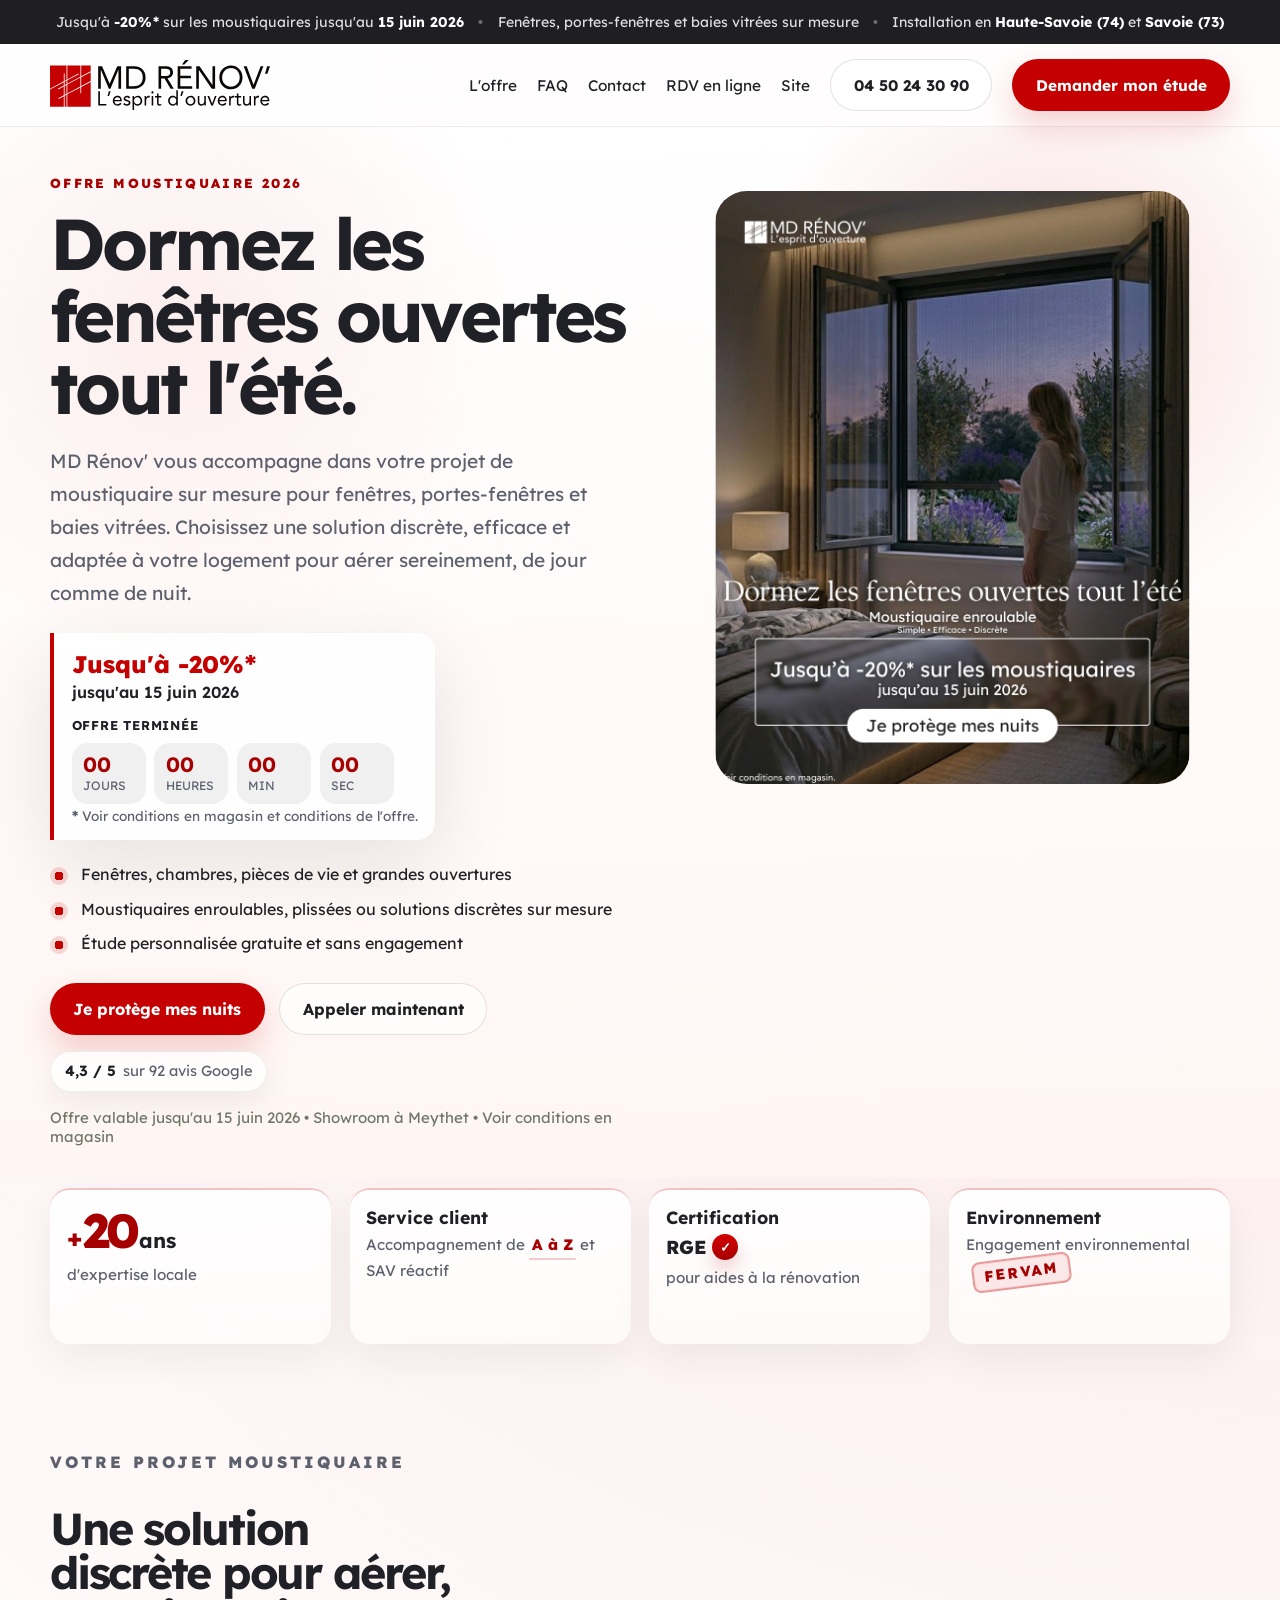
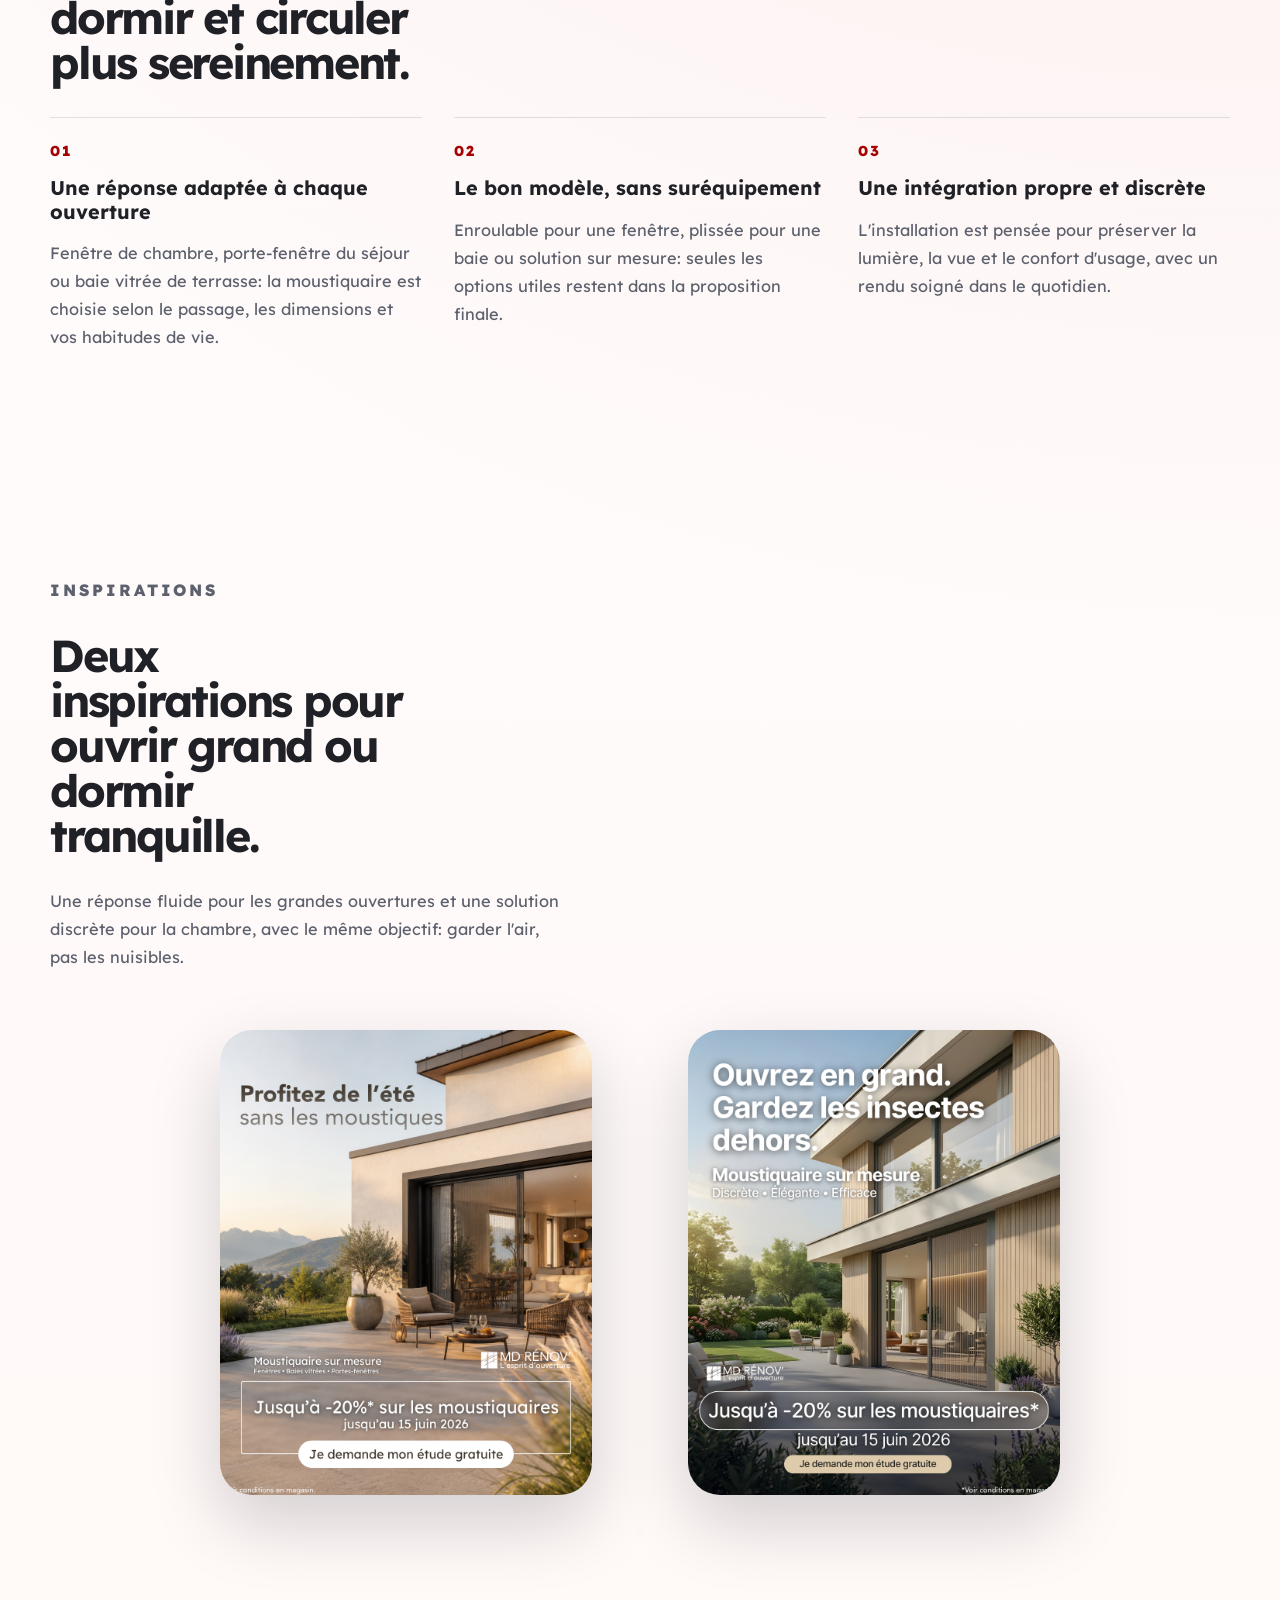
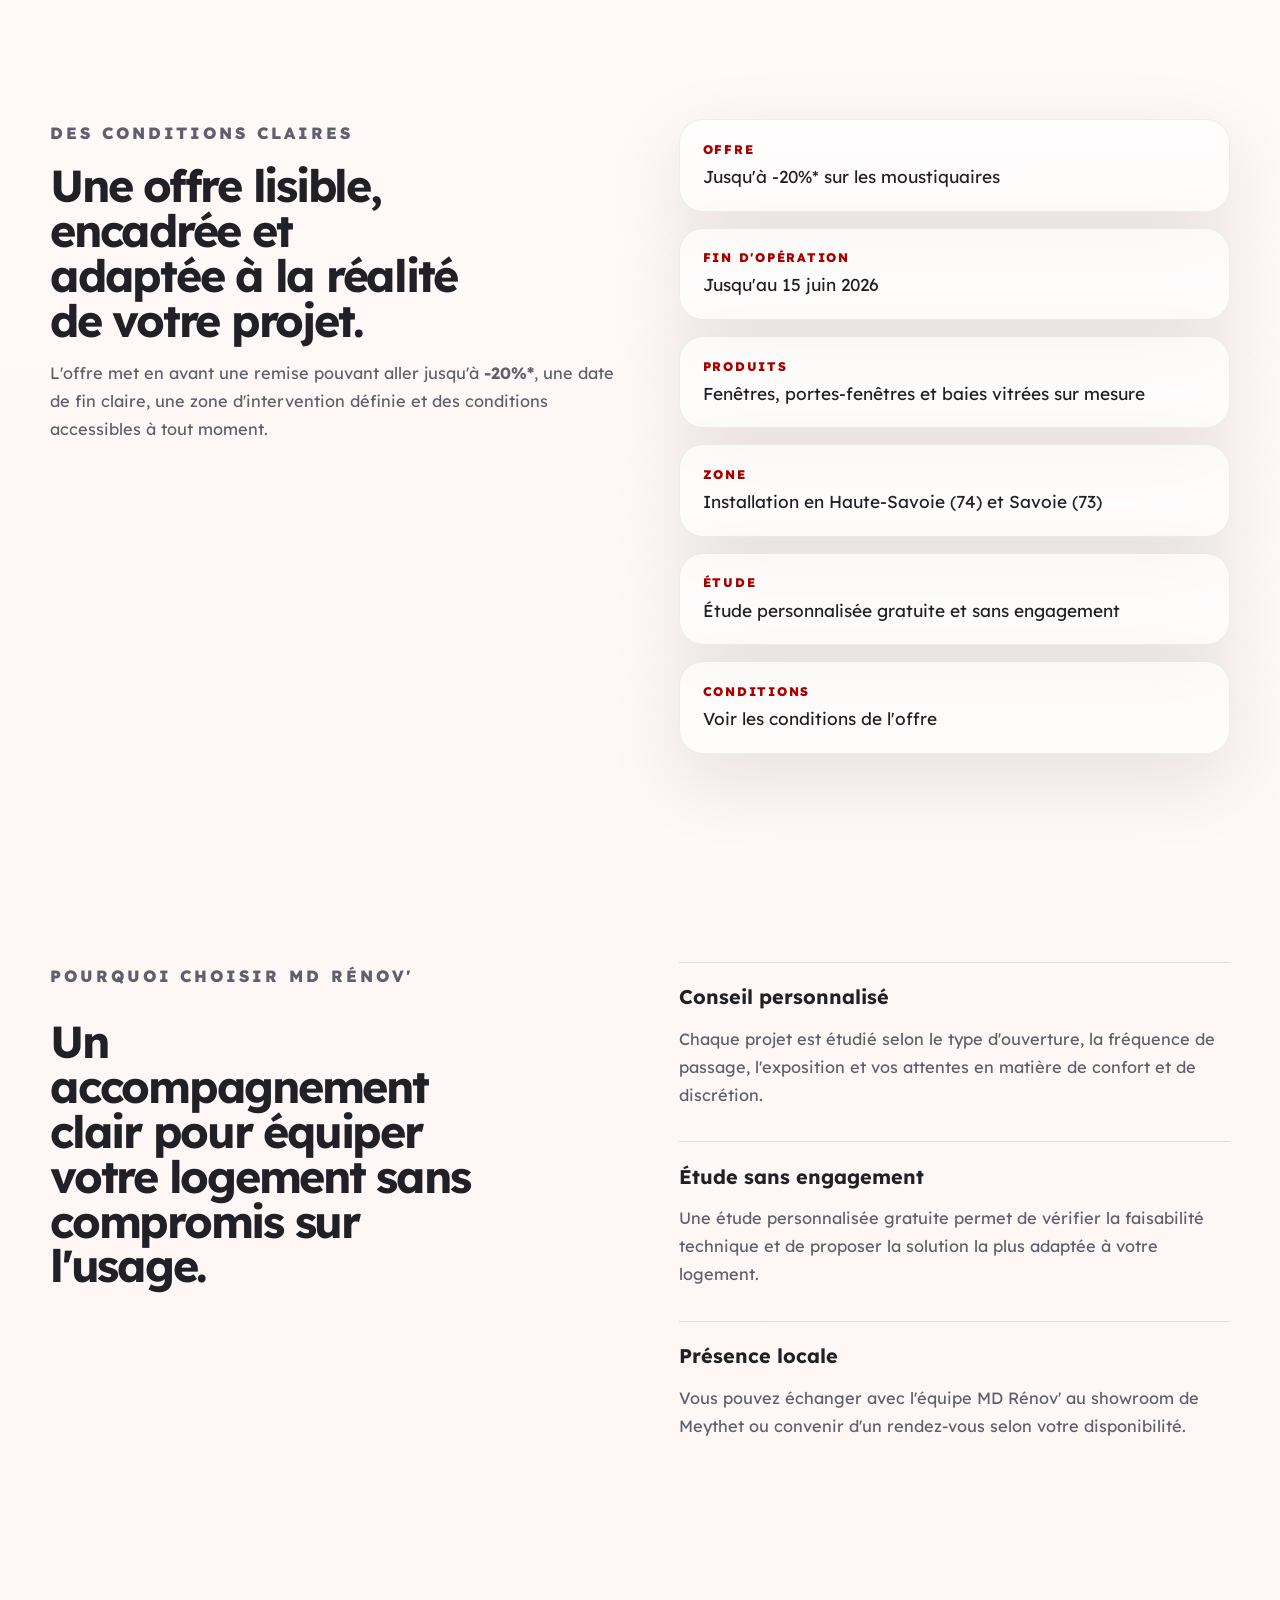
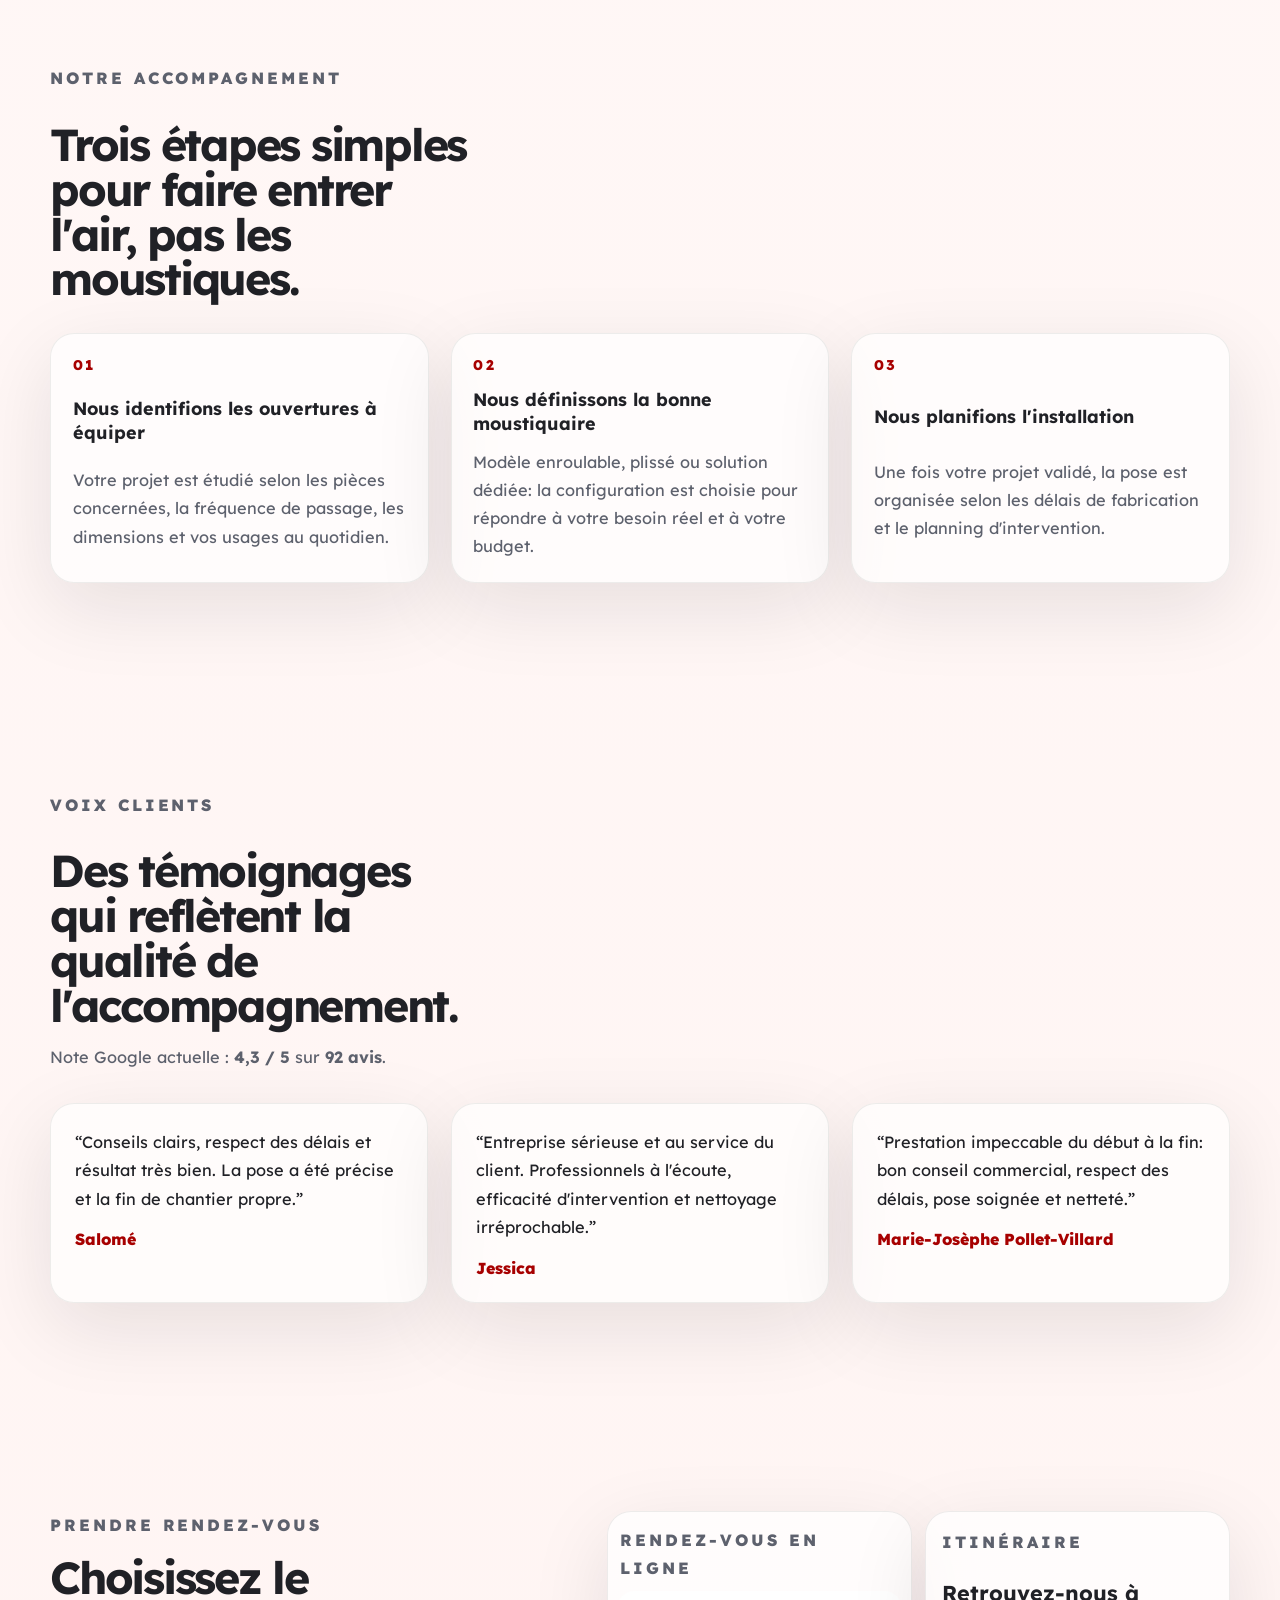
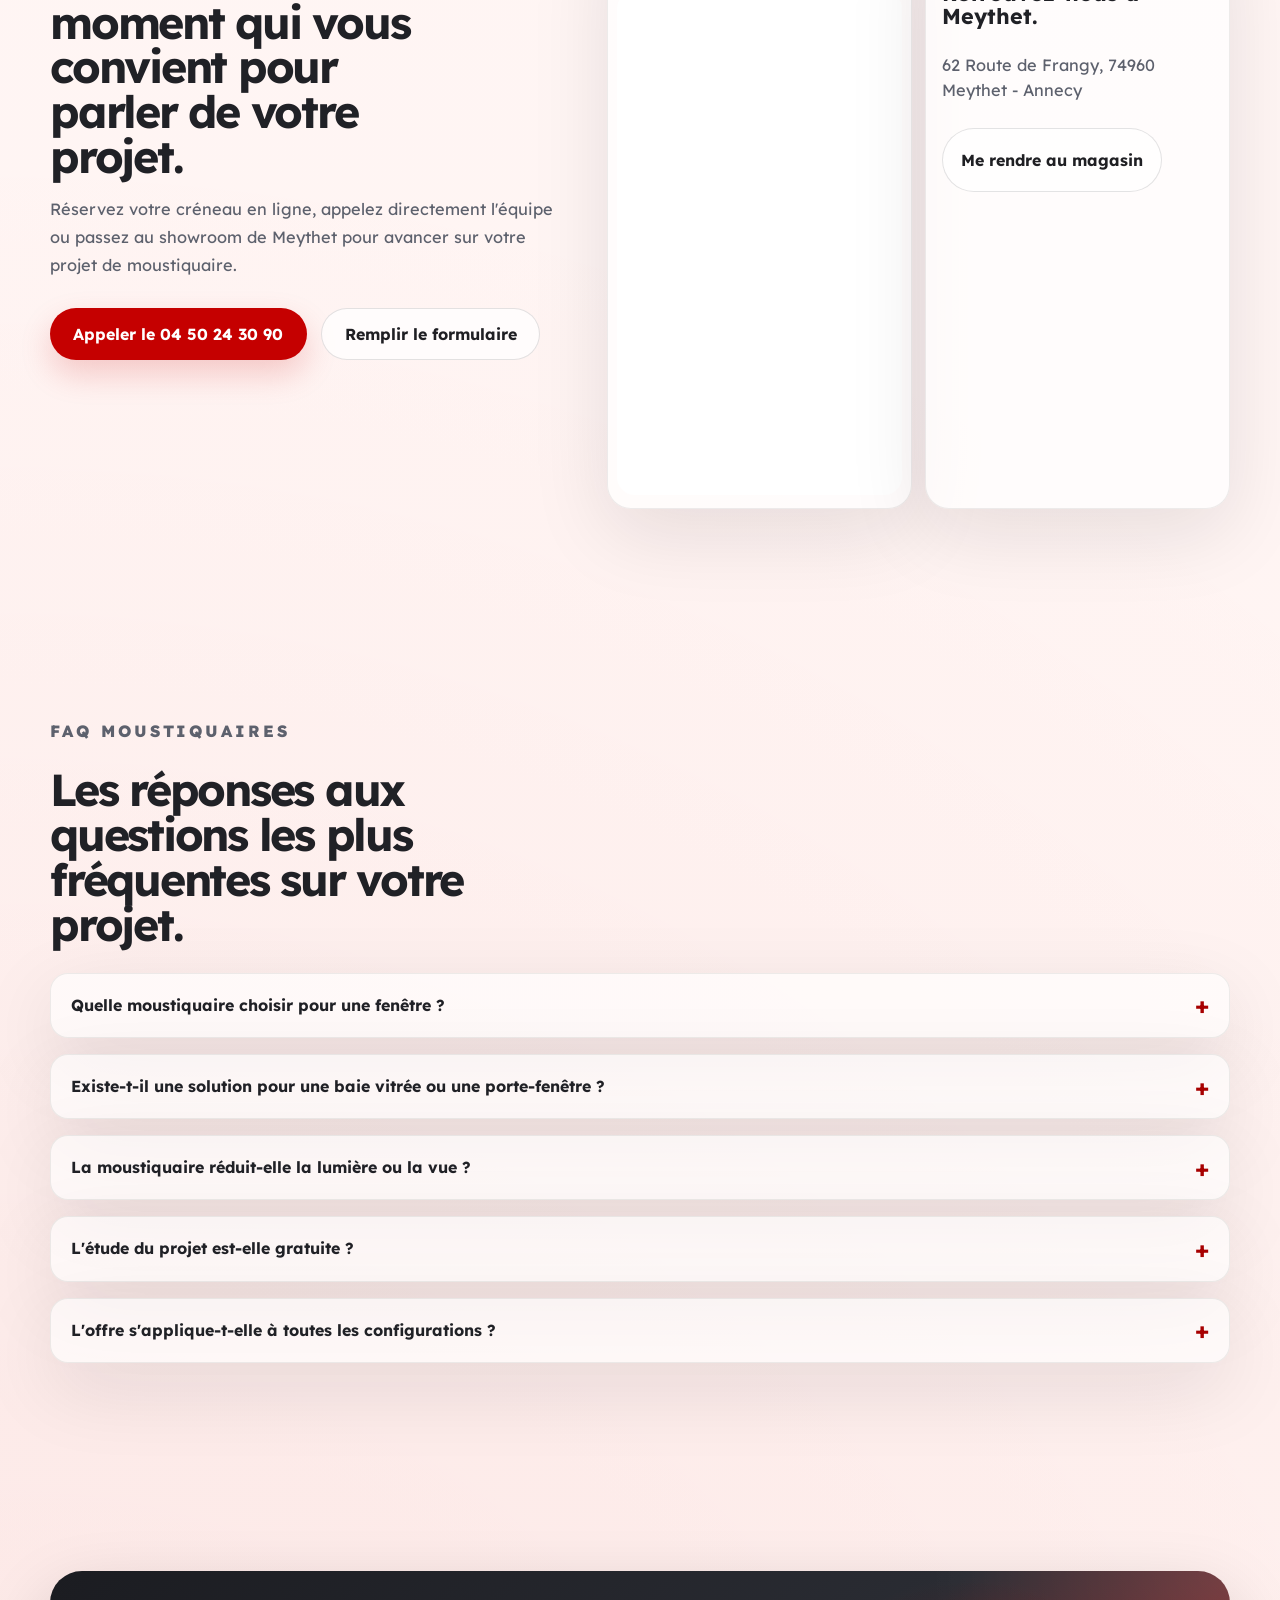
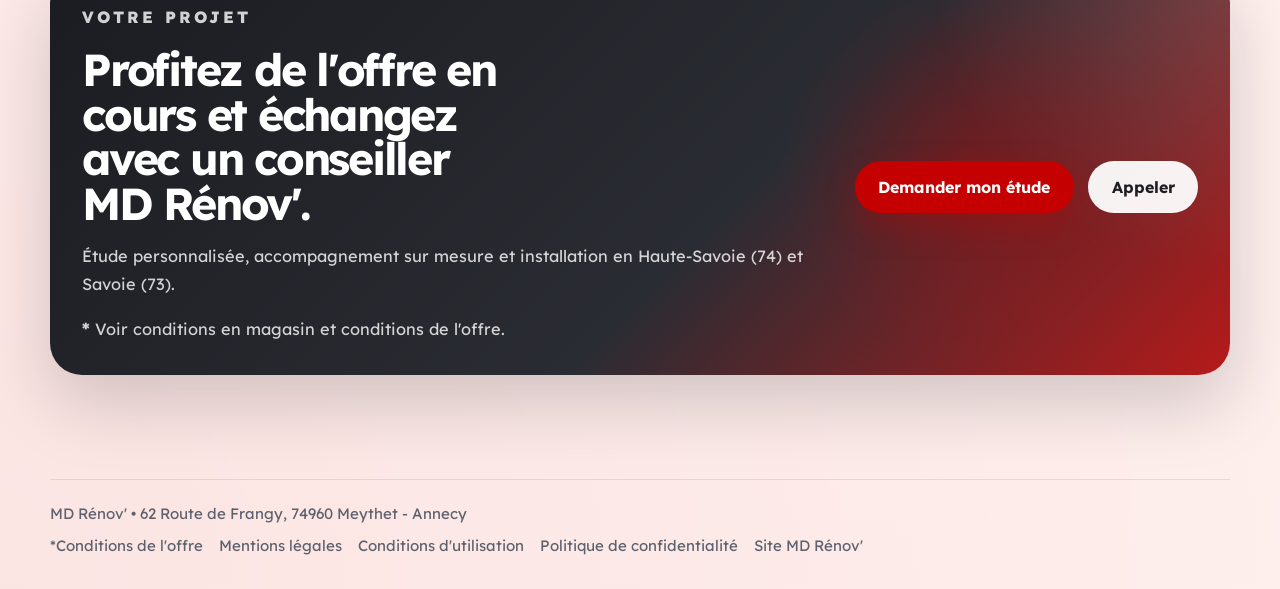
==== commit 02be1e6d: "Fix moustiquaires landing URLs and encoding" ====
--- a/index.html
+++ b/index.html
@@ -3,16 +3,16 @@
   <head>
     <meta charset="utf-8" />
     <meta name="viewport" content="width=device-width, initial-scale=1" />
-    <title>Moustiquaires Ã  Annecy et en Savoie | Jusqu'Ã  -20%* | MD RÃ©nov'</title>
+    <title>Moustiquaires à Annecy et en Savoie | Jusqu'à -20%* | MD Rénov'</title>
     <meta
       name="description"
-      content="Jusqu'Ã  -20%* sur les moustiquaires jusqu'au 15 juin 2026. Ã‰tude personnalisÃ©e, pose sur mesure et accompagnement MD RÃ©nov' en Haute-Savoie (74) et Savoie (73)."
+      content="Jusqu'à -20%* sur les moustiquaires jusqu'au 15 juin 2026. Étude personnalisée, pose sur mesure et accompagnement MD Rénov' en Haute-Savoie (74) et Savoie (73)."
     />
     <meta
       name="keywords"
-      content="moustiquaire Annecy, moustiquaire Haute-Savoie, moustiquaire Savoie, moustiquaire enroulable, moustiquaire plissÃ©e, moustiquaire sur mesure, MD Renov Annecy"
-    />
-    <meta name="author" content="MD RÃ©nov'" />
+      content="moustiquaire Annecy, moustiquaire Haute-Savoie, moustiquaire Savoie, moustiquaire enroulable, moustiquaire plissée, moustiquaire sur mesure, MD Renov Annecy"
+    />
+    <meta name="author" content="MD Rénov'" />
     <meta name="theme-color" content="#c50000" />
     <meta name="robots" content="index,follow,max-image-preview:large" />
     <link rel="canonical" href="https://md-renov-annecy-moustiquaires.vercel.app/" />
@@ -20,11 +20,11 @@
     <meta property="og:type" content="website" />
     <meta
       property="og:title"
-      content="Moustiquaires Ã  Annecy et en Savoie | Jusqu'Ã  -20%* | MD RÃ©nov'"
+      content="Moustiquaires à Annecy et en Savoie | Jusqu'à -20%* | MD Rénov'"
     />
     <meta
       property="og:description"
-      content="Jusqu'Ã  -20%* sur les moustiquaires jusqu'au 15 juin 2026. FenÃªtres, portes-fenÃªtres et baies vitrÃ©es Ã©quipÃ©es sur mesure avec MD RÃ©nov'."
+      content="Jusqu'à -20%* sur les moustiquaires jusqu'au 15 juin 2026. Fenêtres, portes-fenêtres et baies vitrées équipées sur mesure avec MD Rénov'."
     />
     <meta property="og:url" content="https://md-renov-annecy-moustiquaires.vercel.app/" />
     <meta
@@ -34,11 +34,11 @@
     <meta name="twitter:card" content="summary_large_image" />
     <meta
       name="twitter:title"
-      content="Moustiquaires Ã  Annecy et en Savoie | Jusqu'Ã  -20%* | MD RÃ©nov'"
+      content="Moustiquaires à Annecy et en Savoie | Jusqu'à -20%* | MD Rénov'"
     />
     <meta
       name="twitter:description"
-      content="Dormez les fenÃªtres ouvertes tout l'Ã©tÃ© avec une moustiquaire sur mesure installÃ©e par MD RÃ©nov'."
+      content="Dormez les fenêtres ouvertes tout l'été avec une moustiquaire sur mesure installée par MD Rénov'."
     />
     <meta
       name="twitter:image"
@@ -60,7 +60,7 @@
           {
             "@type": "HomeAndConstructionBusiness",
             "@id": "https://md-renov-annecy-moustiquaires.vercel.app/#business",
-            "name": "MD RÃ©nov' Annecy",
+            "name": "MD Rénov' Annecy",
             "url": "https://md-renov-annecy-moustiquaires.vercel.app/",
             "telephone": "+33450243090",
             "aggregateRating": {
@@ -87,7 +87,7 @@
             "@type": "WebPage",
             "@id": "https://md-renov-annecy-moustiquaires.vercel.app/#webpage",
             "url": "https://md-renov-annecy-moustiquaires.vercel.app/",
-            "name": "Moustiquaires Ã  Annecy et en Savoie | Jusqu'Ã  -20%* | MD RÃ©nov'",
+            "name": "Moustiquaires à Annecy et en Savoie | Jusqu'à -20%* | MD Rénov'",
             "isPartOf": {
               "@id": "https://md-renov-annecy-moustiquaires.vercel.app/#business"
             },
@@ -104,7 +104,7 @@
             "offers": {
               "@type": "Offer",
               "availabilityEnds": "2026-06-15",
-              "description": "Jusqu'Ã  -20% sur les moustiquaires jusqu'au 15 juin 2026. Voir conditions en magasin."
+              "description": "Jusqu'à -20% sur les moustiquaires jusqu'au 15 juin 2026. Voir conditions en magasin."
             }
           },
           {
@@ -112,7 +112,7 @@
             "@id": "https://md-renov-annecy-moustiquaires.vercel.app/#primaryimage",
             "url": "https://md-renov-annecy-moustiquaires.vercel.app/6.png",
             "contentUrl": "https://md-renov-annecy-moustiquaires.vercel.app/6.png",
-            "caption": "Moustiquaire enroulable sur mesure installÃ©e sur une fenÃªtre de chambre"
+            "caption": "Moustiquaire enroulable sur mesure installée sur une fenêtre de chambre"
           },
           {
             "@type": "FAQPage",
@@ -120,42 +120,42 @@
             "mainEntity": [
               {
                 "@type": "Question",
-                "name": "Quelle moustiquaire choisir pour une fenÃªtre ?",
+                "name": "Quelle moustiquaire choisir pour une fenêtre ?",
                 "acceptedAnswer": {
                   "@type": "Answer",
-                  "text": "Le choix dÃ©pend des dimensions, de la frÃ©quence d'ouverture et du niveau de discrÃ©tion recherchÃ©. L'Ã©tude personnalisÃ©e permet de dÃ©finir la solution la plus adaptÃ©e Ã  votre fenÃªtre."
+                  "text": "Le choix dépend des dimensions, de la fréquence d'ouverture et du niveau de discrétion recherché. L'étude personnalisée permet de définir la solution la plus adaptée à votre fenêtre."
                 }
               },
               {
                 "@type": "Question",
-                "name": "Existe-t-il une solution pour une baie vitrÃ©e ou une porte-fenÃªtre ?",
+                "name": "Existe-t-il une solution pour une baie vitrée ou une porte-fenêtre ?",
                 "acceptedAnswer": {
                   "@type": "Answer",
-                  "text": "Oui. Selon le passage attendu et la largeur Ã  couvrir, une moustiquaire plissÃ©e ou une solution sur mesure peut Ãªtre proposÃ©e pour conserver un usage fluide au quotidien."
+                  "text": "Oui. Selon le passage attendu et la largeur à couvrir, une moustiquaire plissée ou une solution sur mesure peut être proposée pour conserver un usage fluide au quotidien."
                 }
               },
               {
                 "@type": "Question",
-                "name": "La moustiquaire rÃ©duit-elle la lumiÃ¨re ou la vue ?",
+                "name": "La moustiquaire réduit-elle la lumière ou la vue ?",
                 "acceptedAnswer": {
                   "@type": "Answer",
-                  "text": "Les modÃ¨les sont pensÃ©s pour rester discrets et prÃ©server le confort visuel. La solution retenue dÃ©pend du type d'ouverture et du rendu souhaitÃ©."
+                  "text": "Les modèles sont pensés pour rester discrets et préserver le confort visuel. La solution retenue dépend du type d'ouverture et du rendu souhaité."
                 }
               },
               {
                 "@type": "Question",
-                "name": "L'Ã©tude du projet est-elle gratuite ?",
+                "name": "L'étude du projet est-elle gratuite ?",
                 "acceptedAnswer": {
                   "@type": "Answer",
-                  "text": "Oui. Une Ã©tude personnalisÃ©e gratuite et sans engagement permet d'analyser la faisabilitÃ© technique, les ouvertures Ã  Ã©quiper et la solution la plus adaptÃ©e Ã  votre habitation."
+                  "text": "Oui. Une étude personnalisée gratuite et sans engagement permet d'analyser la faisabilité technique, les ouvertures à équiper et la solution la plus adaptée à votre habitation."
                 }
               },
               {
                 "@type": "Question",
-                "name": "L'offre s'applique-t-elle Ã  toutes les configurations ?",
+                "name": "L'offre s'applique-t-elle à toutes les configurations ?",
                 "acceptedAnswer": {
                   "@type": "Answer",
-                  "text": "La remise peut aller jusqu'Ã  -20 % selon le type d'ouverture, les dimensions, la configuration du projet, le modÃ¨le choisi, les options et les contraintes techniques d'installation. Toutes les configurations ne sont donc pas nÃ©cessairement Ã©ligibles Ã  la remise maximale."
+                  "text": "La remise peut aller jusqu'à -20 % selon le type d'ouverture, les dimensions, la configuration du projet, le modèle choisi, les options et les contraintes techniques d'installation. Toutes les configurations ne sont donc pas nécessairement éligibles à la remise maximale."
                 }
               }
             ]
@@ -171,7 +171,7 @@
       <div class="container offer-bar__viewport">
         <div class="offer-bar__row">
           <span class="offer-bar__item">
-            Jusqu'Ã 
+            Jusqu'à
             <strong
               >-20%<a
                 class="offer-asterisk"
@@ -182,9 +182,9 @@
             >
             sur les moustiquaires jusqu'au <strong>15 juin 2026</strong>
           </span>
-          <span class="offer-bar__dot" aria-hidden="true">â€¢</span>
-          <span class="offer-bar__item">FenÃªtres, portes-fenÃªtres et baies vitrÃ©es sur mesure</span>
-          <span class="offer-bar__dot" aria-hidden="true">â€¢</span>
+          <span class="offer-bar__dot" aria-hidden="true">•</span>
+          <span class="offer-bar__item">Fenêtres, portes-fenêtres et baies vitrées sur mesure</span>
+          <span class="offer-bar__dot" aria-hidden="true">•</span>
           <span class="offer-bar__item"
             >Installation en <strong>Haute-Savoie (74)</strong> et
             <strong>Savoie (73)</strong></span
@@ -192,7 +192,7 @@
         </div>
         <div class="offer-bar__row offer-bar__row--clone" aria-hidden="true">
           <span class="offer-bar__item">
-            Jusqu'Ã 
+            Jusqu'à
             <strong
               >-20%<a
                 class="offer-asterisk"
@@ -204,9 +204,9 @@
             >
             sur les moustiquaires jusqu'au <strong>15 juin 2026</strong>
           </span>
-          <span class="offer-bar__dot" aria-hidden="true">â€¢</span>
-          <span class="offer-bar__item">FenÃªtres, portes-fenÃªtres et baies vitrÃ©es sur mesure</span>
-          <span class="offer-bar__dot" aria-hidden="true">â€¢</span>
+          <span class="offer-bar__dot" aria-hidden="true">•</span>
+          <span class="offer-bar__item">Fenêtres, portes-fenêtres et baies vitrées sur mesure</span>
+          <span class="offer-bar__dot" aria-hidden="true">•</span>
           <span class="offer-bar__item"
             >Installation en <strong>Haute-Savoie (74)</strong> et
             <strong>Savoie (73)</strong></span
@@ -218,7 +218,7 @@
     <header class="site-header" id="top">
       <div class="container header-row">
         <a class="brand" href="#top" aria-label="Retour en haut">
-          <img src="./logo-mdr-site.svg" alt="Logo MD RÃ©nov'" width="241" height="54" />
+          <img src="./logo-mdr-site.svg" alt="Logo MD Rénov'" width="241" height="54" />
         </a>
 
         <nav class="nav" aria-label="Navigation principale">
@@ -228,7 +228,7 @@
           <a href="#agendize">RDV en ligne</a>
           <a href="https://www.mdrenov-menuiserie.com" target="_blank" rel="noopener noreferrer">Site</a>
           <a class="button button--ghost" href="tel:+33450243090">04 50 24 30 90</a>
-          <a class="button button--primary" href="#agendize">Demander mon Ã©tude</a>
+          <a class="button button--primary" href="#agendize">Demander mon étude</a>
         </nav>
       </div>
     </header>
@@ -239,16 +239,16 @@
         <div class="container hero-grid">
           <div class="hero-copy reveal">
             <p class="eyebrow">Offre moustiquaire 2026</p>
-            <h1>Dormez les fenÃªtres ouvertes tout l'Ã©tÃ©.</h1>
+            <h1>Dormez les fenêtres ouvertes tout l'été.</h1>
             <p class="hero-lead">
-              MD RÃ©nov' vous accompagne dans votre projet de moustiquaire sur mesure
-              pour fenÃªtres, portes-fenÃªtres et baies vitrÃ©es. Choisissez une solution
-              discrÃ¨te, efficace et adaptÃ©e Ã  votre logement pour aÃ©rer sereinement,
+              MD Rénov' vous accompagne dans votre projet de moustiquaire sur mesure
+              pour fenêtres, portes-fenêtres et baies vitrées. Choisissez une solution
+              discrète, efficace et adaptée à votre logement pour aérer sereinement,
               de jour comme de nuit.
             </p>
             <div class="offer-box">
               <p class="offer-box__value">
-                Jusqu'Ã  -20%<a
+                Jusqu'à -20%<a
                   class="offer-asterisk"
                   href="#conditions-offre-footer"
                   aria-label="Voir les conditions de l'offre"
@@ -288,12 +288,12 @@
               </p>
             </div>
             <ul class="hero-points">
-              <li>FenÃªtres, chambres, piÃ¨ces de vie et grandes ouvertures</li>
-              <li>Moustiquaires enroulables, plissÃ©es ou solutions discrÃ¨tes sur mesure</li>
-              <li>Ã‰tude personnalisÃ©e gratuite et sans engagement</li>
+              <li>Fenêtres, chambres, pièces de vie et grandes ouvertures</li>
+              <li>Moustiquaires enroulables, plissées ou solutions discrètes sur mesure</li>
+              <li>Étude personnalisée gratuite et sans engagement</li>
             </ul>
             <div class="hero-actions">
-              <a class="button button--primary" href="#agendize">Je protÃ¨ge mes nuits</a>
+              <a class="button button--primary" href="#agendize">Je protège mes nuits</a>
               <a class="button button--ghost" href="tel:+33450243090">Appeler maintenant</a>
             </div>
             <p class="hero-proof hero-proof--plain-mobile">
@@ -301,7 +301,7 @@
               <span>sur 92 avis Google</span>
             </p>
             <p class="microcopy">
-              Offre valable jusqu'au 15 juin 2026 â€¢ Showroom Ã  Meythet â€¢ Voir
+              Offre valable jusqu'au 15 juin 2026 • Showroom à Meythet • Voir
               conditions en magasin
             </p>
           </div>
@@ -310,7 +310,7 @@
             <figure class="media-card media-card--hero media-card--plain">
               <img
                 src="./6.png"
-                alt="Chambre ouverte sur le jardin avec moustiquaire enroulable au crÃ©puscule"
+                alt="Chambre ouverte sur le jardin avec moustiquaire enroulable au crépuscule"
                 width="960"
                 height="1200"
                 fetchpriority="high"
@@ -334,8 +334,8 @@
             <p class="trust-item__title">Service client</p>
             <p class="trust-item__text">
               Accompagnement de
-              <span class="az-inline" aria-label="A Ã  Z">A Ã  Z</span>
-              et SAV rÃ©actif
+              <span class="az-inline" aria-label="A à Z">A à Z</span>
+              et SAV réactif
             </p>
           </article>
           <article class="trust-item trust-item--badge reveal">
@@ -346,7 +346,7 @@
                 <span class="trust-badge__check">&#10003;</span>
               </span>
             </p>
-            <p class="trust-item__text">pour aides Ã  la rÃ©novation</p>
+            <p class="trust-item__text">pour aides à la rénovation</p>
           </article>
           <article class="trust-item trust-item--stamp reveal">
             <p class="trust-item__title">Environnement</p>
@@ -362,32 +362,32 @@
         <div class="container">
           <div class="section-intro reveal">
             <p class="eyebrow">Votre projet moustiquaire</p>
-            <h2>Une solution discrÃ¨te pour aÃ©rer, dormir et circuler plus sereinement.</h2>
+            <h2>Une solution discrète pour aérer, dormir et circuler plus sereinement.</h2>
           </div>
           <div class="offer-layout">
             <article class="offer-block reveal">
               <span class="step">01</span>
-              <h3>Une rÃ©ponse adaptÃ©e Ã  chaque ouverture</h3>
+              <h3>Une réponse adaptée à chaque ouverture</h3>
               <p>
-                FenÃªtre de chambre, porte-fenÃªtre du sÃ©jour ou baie vitrÃ©e de terrasse:
+                Fenêtre de chambre, porte-fenêtre du séjour ou baie vitrée de terrasse:
                 la moustiquaire est choisie selon le passage, les dimensions et vos habitudes
                 de vie.
               </p>
             </article>
             <article class="offer-block reveal">
               <span class="step">02</span>
-              <h3>Le bon modÃ¨le, sans surÃ©quipement</h3>
+              <h3>Le bon modèle, sans suréquipement</h3>
               <p>
-                Enroulable pour une fenÃªtre, plissÃ©e pour une baie ou solution sur mesure:
+                Enroulable pour une fenêtre, plissée pour une baie ou solution sur mesure:
                 seules les options utiles restent dans la proposition finale.
               </p>
             </article>
             <article class="offer-block reveal">
               <span class="step">03</span>
-              <h3>Une intÃ©gration propre et discrÃ¨te</h3>
+              <h3>Une intégration propre et discrète</h3>
               <p>
-                L'installation est pensÃ©e pour prÃ©server la lumiÃ¨re, la vue et le confort
-                d'usage, avec un rendu soignÃ© dans le quotidien.
+                L'installation est pensée pour préserver la lumière, la vue et le confort
+                d'usage, avec un rendu soigné dans le quotidien.
               </p>
             </article>
           </div>
@@ -400,15 +400,15 @@
             <p class="eyebrow">Inspirations</p>
             <h2>Deux inspirations pour ouvrir grand ou dormir tranquille.</h2>
             <p>
-              Une rÃ©ponse fluide pour les grandes ouvertures et une solution discrÃ¨te pour la
-              chambre, avec le mÃªme objectif: garder l'air, pas les nuisibles.
+              Une réponse fluide pour les grandes ouvertures et une solution discrète pour la
+              chambre, avec le même objectif: garder l'air, pas les nuisibles.
             </p>
           </div>
           <div class="campaign-grid reveal">
             <figure class="media-card campaign-card">
               <img
                 src="./4.png"
-                alt="Moustiquaire plissÃ©e installÃ©e sur une baie vitrÃ©e"
+                alt="Moustiquaire plissée installée sur une baie vitrée"
                 width="960"
                 height="1200"
                 loading="lazy"
@@ -417,7 +417,7 @@
             <figure class="media-card campaign-card">
               <img
                 src="./3.png"
-                alt="Grande baie vitrÃ©e Ã©quipÃ©e d'une moustiquaire sur mesure"
+                alt="Grande baie vitrée équipée d'une moustiquaire sur mesure"
                 width="960"
                 height="1200"
                 loading="lazy"
@@ -431,19 +431,19 @@
         <div class="container split-grid">
           <div class="split-copy reveal">
             <p class="eyebrow">Des conditions claires</p>
-            <h2>Une offre lisible, encadrÃ©e et adaptÃ©e Ã  la rÃ©alitÃ© de votre projet.</h2>
+            <h2>Une offre lisible, encadrée et adaptée à la réalité de votre projet.</h2>
             <p>
-              L'offre met en avant une remise pouvant aller jusqu'Ã 
+              L'offre met en avant une remise pouvant aller jusqu'à
               <strong>-20%*</strong>, une date de fin claire, une zone d'intervention
-              dÃ©finie et des conditions accessibles Ã  tout moment.
+              définie et des conditions accessibles à tout moment.
             </p>
           </div>
           <dl class="specs-list reveal">
-            <div><dt>Offre</dt><dd>Jusqu'Ã  -20%* sur les moustiquaires</dd></div>
-            <div><dt>Fin d'opÃ©ration</dt><dd>Jusqu'au 15 juin 2026</dd></div>
-            <div><dt>Produits</dt><dd>FenÃªtres, portes-fenÃªtres et baies vitrÃ©es sur mesure</dd></div>
+            <div><dt>Offre</dt><dd>Jusqu'à -20%* sur les moustiquaires</dd></div>
+            <div><dt>Fin d'opération</dt><dd>Jusqu'au 15 juin 2026</dd></div>
+            <div><dt>Produits</dt><dd>Fenêtres, portes-fenêtres et baies vitrées sur mesure</dd></div>
             <div><dt>Zone</dt><dd>Installation en Haute-Savoie (74) et Savoie (73)</dd></div>
-            <div><dt>Ã‰tude</dt><dd>Ã‰tude personnalisÃ©e gratuite et sans engagement</dd></div>
+            <div><dt>Étude</dt><dd>Étude personnalisée gratuite et sans engagement</dd></div>
             <div><dt>Conditions</dt><dd><a href="/conditions-offre">Voir les conditions de l'offre</a></dd></div>
           </dl>
         </div>
@@ -452,29 +452,29 @@
       <section class="section" id="reassurance">
         <div class="container proof-grid">
           <div class="section-intro reveal">
-            <p class="eyebrow">Pourquoi choisir MD RÃ©nov'</p>
-            <h2>Un accompagnement clair pour Ã©quiper votre logement sans compromis sur l'usage.</h2>
+            <p class="eyebrow">Pourquoi choisir MD Rénov'</p>
+            <h2>Un accompagnement clair pour équiper votre logement sans compromis sur l'usage.</h2>
           </div>
           <div class="proof-points">
             <article class="proof-item reveal">
-              <h3>Conseil personnalisÃ©</h3>
+              <h3>Conseil personnalisé</h3>
               <p>
-                Chaque projet est Ã©tudiÃ© selon le type d'ouverture, la frÃ©quence de passage,
-                l'exposition et vos attentes en matiÃ¨re de confort et de discrÃ©tion.
+                Chaque projet est étudié selon le type d'ouverture, la fréquence de passage,
+                l'exposition et vos attentes en matière de confort et de discrétion.
               </p>
             </article>
             <article class="proof-item reveal">
-              <h3>Ã‰tude sans engagement</h3>
+              <h3>Étude sans engagement</h3>
               <p>
-                Une Ã©tude personnalisÃ©e gratuite permet de vÃ©rifier la faisabilitÃ© technique et
-                de proposer la solution la plus adaptÃ©e Ã  votre logement.
+                Une étude personnalisée gratuite permet de vérifier la faisabilité technique et
+                de proposer la solution la plus adaptée à votre logement.
               </p>
             </article>
             <article class="proof-item reveal">
-              <h3>PrÃ©sence locale</h3>
+              <h3>Présence locale</h3>
               <p>
-                Vous pouvez Ã©changer avec l'Ã©quipe MD RÃ©nov' au showroom de Meythet ou convenir
-                d'un rendez-vous selon votre disponibilitÃ©.
+                Vous pouvez échanger avec l'équipe MD Rénov' au showroom de Meythet ou convenir
+                d'un rendez-vous selon votre disponibilité.
               </p>
             </article>
           </div>
@@ -485,22 +485,22 @@
         <div class="container">
           <div class="section-intro reveal">
             <p class="eyebrow">Notre accompagnement</p>
-            <h2>Trois Ã©tapes simples pour faire entrer l'air, pas les moustiques.</h2>
+            <h2>Trois étapes simples pour faire entrer l'air, pas les moustiques.</h2>
           </div>
           <ol class="journey-steps">
             <li class="reveal">
-              <strong>Nous identifions les ouvertures Ã  Ã©quiper</strong>
-              <span>Votre projet est Ã©tudiÃ© selon les piÃ¨ces concernÃ©es, la frÃ©quence de passage,
+              <strong>Nous identifions les ouvertures à équiper</strong>
+              <span>Votre projet est étudié selon les pièces concernées, la fréquence de passage,
                 les dimensions et vos usages au quotidien.</span>
             </li>
             <li class="reveal">
-              <strong>Nous dÃ©finissons la bonne moustiquaire</strong>
-              <span>ModÃ¨le enroulable, plissÃ© ou solution dÃ©diÃ©e: la configuration est choisie pour
-                rÃ©pondre Ã  votre besoin rÃ©el et Ã  votre budget.</span>
+              <strong>Nous définissons la bonne moustiquaire</strong>
+              <span>Modèle enroulable, plissé ou solution dédiée: la configuration est choisie pour
+                répondre à votre besoin réel et à votre budget.</span>
             </li>
             <li class="reveal">
               <strong>Nous planifions l'installation</strong>
-              <span>Une fois votre projet validÃ©, la pose est organisÃ©e selon les dÃ©lais de
+              <span>Une fois votre projet validé, la pose est organisée selon les délais de
                 fabrication et le planning d'intervention.</span>
             </li>
           </ol>
@@ -511,21 +511,21 @@
         <div class="container">
           <div class="section-intro reveal">
             <p class="eyebrow">Voix clients</p>
-            <h2>Des tÃ©moignages qui reflÃ¨tent la qualitÃ© de l'accompagnement.</h2>
+            <h2>Des témoignages qui reflètent la qualité de l'accompagnement.</h2>
             <p class="section-note">Note Google actuelle : <strong>4,3 / 5</strong> sur <strong>92 avis</strong>.</p>
           </div>
           <div class="review-list">
             <blockquote class="review reveal">
-              <p>â€œConseils clairs, respect des dÃ©lais et rÃ©sultat trÃ¨s bien. La pose a Ã©tÃ© prÃ©cise et la fin de chantier propre.â€</p>
-              <footer>SalomÃ©</footer>
+              <p>“Conseils clairs, respect des délais et résultat très bien. La pose a été précise et la fin de chantier propre.”</p>
+              <footer>Salomé</footer>
             </blockquote>
             <blockquote class="review reveal">
-              <p>â€œEntreprise sÃ©rieuse et au service du client. Professionnels Ã  l'Ã©coute, efficacitÃ© d'intervention et nettoyage irrÃ©prochable.â€</p>
+              <p>“Entreprise sérieuse et au service du client. Professionnels à l'écoute, efficacité d'intervention et nettoyage irréprochable.”</p>
               <footer>Jessica</footer>
             </blockquote>
             <blockquote class="review reveal">
-              <p>â€œPrestation impeccable du dÃ©but Ã  la fin: bon conseil commercial, respect des dÃ©lais, pose soignÃ©e et nettetÃ©.â€</p>
-              <footer>Marie-JosÃ¨phe Pollet-Villard</footer>
+              <p>“Prestation impeccable du début à la fin: bon conseil commercial, respect des délais, pose soignée et netteté.”</p>
+              <footer>Marie-Josèphe Pollet-Villard</footer>
             </blockquote>
           </div>
         </div>
@@ -537,7 +537,7 @@
             <p class="eyebrow">Prendre rendez-vous</p>
             <h2>Choisissez le moment qui vous convient pour parler de votre projet.</h2>
             <p>
-              RÃ©servez votre crÃ©neau en ligne, appelez directement l'Ã©quipe ou passez au showroom
+              Réservez votre créneau en ligne, appelez directement l'équipe ou passez au showroom
               de Meythet pour avancer sur votre projet de moustiquaire.
             </p>
             <div class="hero-actions">
@@ -560,14 +560,14 @@
               <iframe
                 class="agendize-frame"
                 src="https://france.agendize.com/web/widget/?c=MDRENOV_Annecy&amp;cs=false&amp;lang=fr&amp;source=web"
-                title="Prendre rendez-vous en ligne avec MD RÃ©nov'"
+                title="Prendre rendez-vous en ligne avec MD Rénov'"
                 loading="lazy"
               ></iframe>
             </div>
             <div class="map-card reveal">
               <div class="map-card__copy">
-                <p class="eyebrow">ItinÃ©raire</p>
-                <h3>Retrouvez-nous Ã  Meythet.</h3>
+                <p class="eyebrow">Itinéraire</p>
+                <h3>Retrouvez-nous à Meythet.</h3>
                 <p>62 Route de Frangy, 74960 Meythet - Annecy</p>
                 <a
                   class="button button--ghost map-card__button"
@@ -581,7 +581,7 @@
               <div class="map-embed">
                 <iframe
                   src="https://www.google.com/maps/embed?pb=!1m18!1m12!1m3!1d2775.3961904452512!2d6.086838576523987!3d45.92338077108507!2m3!1f0!2f0!3f0!3m2!1i1024!2i768!4f13.1!3m3!1m2!1s0x478b850529d1b97f%3A0x77434beec9374a97!2sMD%20R%C3%A9nov&#39;!5e0!3m2!1sfr!2sfr!4v1776953611642!5m2!1sfr!2sfr"
-                  title="Plan du showroom MD RÃ©nov' Ã  Meythet"
+                  title="Plan du showroom MD Rénov' à Meythet"
                   loading="lazy"
                   referrerpolicy="no-referrer-when-downgrade"
                   allowfullscreen
@@ -596,28 +596,28 @@
         <div class="container">
           <div class="section-intro reveal">
             <p class="eyebrow">FAQ moustiquaires</p>
-            <h2>Les rÃ©ponses aux questions les plus frÃ©quentes sur votre projet.</h2>
+            <h2>Les réponses aux questions les plus fréquentes sur votre projet.</h2>
           </div>
           <div class="faq-list">
             <details class="faq-item reveal">
-              <summary>Quelle moustiquaire choisir pour une fenÃªtre ?</summary>
-              <p>Le choix dÃ©pend des dimensions, de la frÃ©quence d'ouverture et du niveau de discrÃ©tion recherchÃ©. L'Ã©tude personnalisÃ©e permet de dÃ©finir la solution la plus adaptÃ©e Ã  votre fenÃªtre.</p>
+              <summary>Quelle moustiquaire choisir pour une fenêtre ?</summary>
+              <p>Le choix dépend des dimensions, de la fréquence d'ouverture et du niveau de discrétion recherché. L'étude personnalisée permet de définir la solution la plus adaptée à votre fenêtre.</p>
             </details>
             <details class="faq-item reveal">
-              <summary>Existe-t-il une solution pour une baie vitrÃ©e ou une porte-fenÃªtre ?</summary>
-              <p>Oui. Selon le passage attendu et la largeur Ã  couvrir, une moustiquaire plissÃ©e ou une solution sur mesure peut Ãªtre proposÃ©e pour conserver un usage fluide au quotidien.</p>
+              <summary>Existe-t-il une solution pour une baie vitrée ou une porte-fenêtre ?</summary>
+              <p>Oui. Selon le passage attendu et la largeur à couvrir, une moustiquaire plissée ou une solution sur mesure peut être proposée pour conserver un usage fluide au quotidien.</p>
             </details>
             <details class="faq-item reveal">
-              <summary>La moustiquaire rÃ©duit-elle la lumiÃ¨re ou la vue ?</summary>
-              <p>Les modÃ¨les sont pensÃ©s pour rester discrets et prÃ©server le confort visuel. La solution retenue dÃ©pend du type d'ouverture et du rendu souhaitÃ©.</p>
+              <summary>La moustiquaire réduit-elle la lumière ou la vue ?</summary>
+              <p>Les modèles sont pensés pour rester discrets et préserver le confort visuel. La solution retenue dépend du type d'ouverture et du rendu souhaité.</p>
             </details>
             <details class="faq-item reveal">
-              <summary>L'Ã©tude du projet est-elle gratuite ?</summary>
-              <p>Oui. Une Ã©tude personnalisÃ©e gratuite et sans engagement permet d'analyser la faisabilitÃ© technique, les ouvertures Ã  Ã©quiper et la solution la plus adaptÃ©e Ã  votre habitation.</p>
+              <summary>L'étude du projet est-elle gratuite ?</summary>
+              <p>Oui. Une étude personnalisée gratuite et sans engagement permet d'analyser la faisabilité technique, les ouvertures à équiper et la solution la plus adaptée à votre habitation.</p>
             </details>
             <details class="faq-item reveal">
-              <summary>L'offre s'applique-t-elle Ã  toutes les configurations ?</summary>
-              <p>La remise peut aller jusqu'Ã  -20 % selon le type d'ouverture, les dimensions, la configuration du projet, le modÃ¨le choisi, les options et les contraintes techniques d'installation. Toutes les configurations ne sont donc pas nÃ©cessairement Ã©ligibles Ã  la remise maximale.</p>
+              <summary>L'offre s'applique-t-elle à toutes les configurations ?</summary>
+              <p>La remise peut aller jusqu'à -20 % selon le type d'ouverture, les dimensions, la configuration du projet, le modèle choisi, les options et les contraintes techniques d'installation. Toutes les configurations ne sont donc pas nécessairement éligibles à la remise maximale.</p>
             </details>
           </div>
         </div>
@@ -627,8 +627,8 @@
         <div class="container cta-box reveal">
           <div>
             <p class="eyebrow">Votre projet</p>
-            <h2>Profitez de l'offre en cours et Ã©changez avec un conseiller MD RÃ©nov'.</h2>
-            <p>Ã‰tude personnalisÃ©e, accompagnement sur mesure et installation en Haute-Savoie (74) et Savoie (73).</p>
+            <h2>Profitez de l'offre en cours et échangez avec un conseiller MD Rénov'.</h2>
+            <p>Étude personnalisée, accompagnement sur mesure et installation en Haute-Savoie (74) et Savoie (73).</p>
             <p class="cta-legal">
               <a class="offer-asterisk-inline" href="#conditions-offre-footer">*</a>
               Voir conditions en magasin et
@@ -636,7 +636,7 @@
             </p>
           </div>
           <div class="cta-actions">
-            <a class="button button--primary" href="#agendize">Demander mon Ã©tude</a>
+            <a class="button button--primary" href="#agendize">Demander mon étude</a>
             <a class="button button--ghost" href="tel:+33450243090">Appeler</a>
           </div>
         </div>
@@ -644,14 +644,14 @@
 
       <footer class="site-footer">
         <div class="container site-footer__row">
-          <p>MD RÃ©nov' â€¢ 62 Route de Frangy, 74960 Meythet - Annecy</p>
+          <p>MD Rénov' • 62 Route de Frangy, 74960 Meythet - Annecy</p>
           <div class="site-footer__links">
             <a id="conditions-offre-footer" href="/conditions-offre">*Conditions de l'offre</a>
-            <a href="/mentions-legales">Mentions lÃ©gales</a>
+            <a href="/mentions-legales">Mentions légales</a>
             <a href="/conditions-utilisation">Conditions d'utilisation</a>
-            <a href="/politique-confidentialite">Politique de confidentialitÃ©</a>
+            <a href="/politique-confidentialite">Politique de confidentialité</a>
             <a href="https://www.mdrenov-menuiserie.com" target="_blank" rel="noopener noreferrer">
-              Site MD RÃ©nov'
+              Site MD Rénov'
             </a>
           </div>
         </div>
